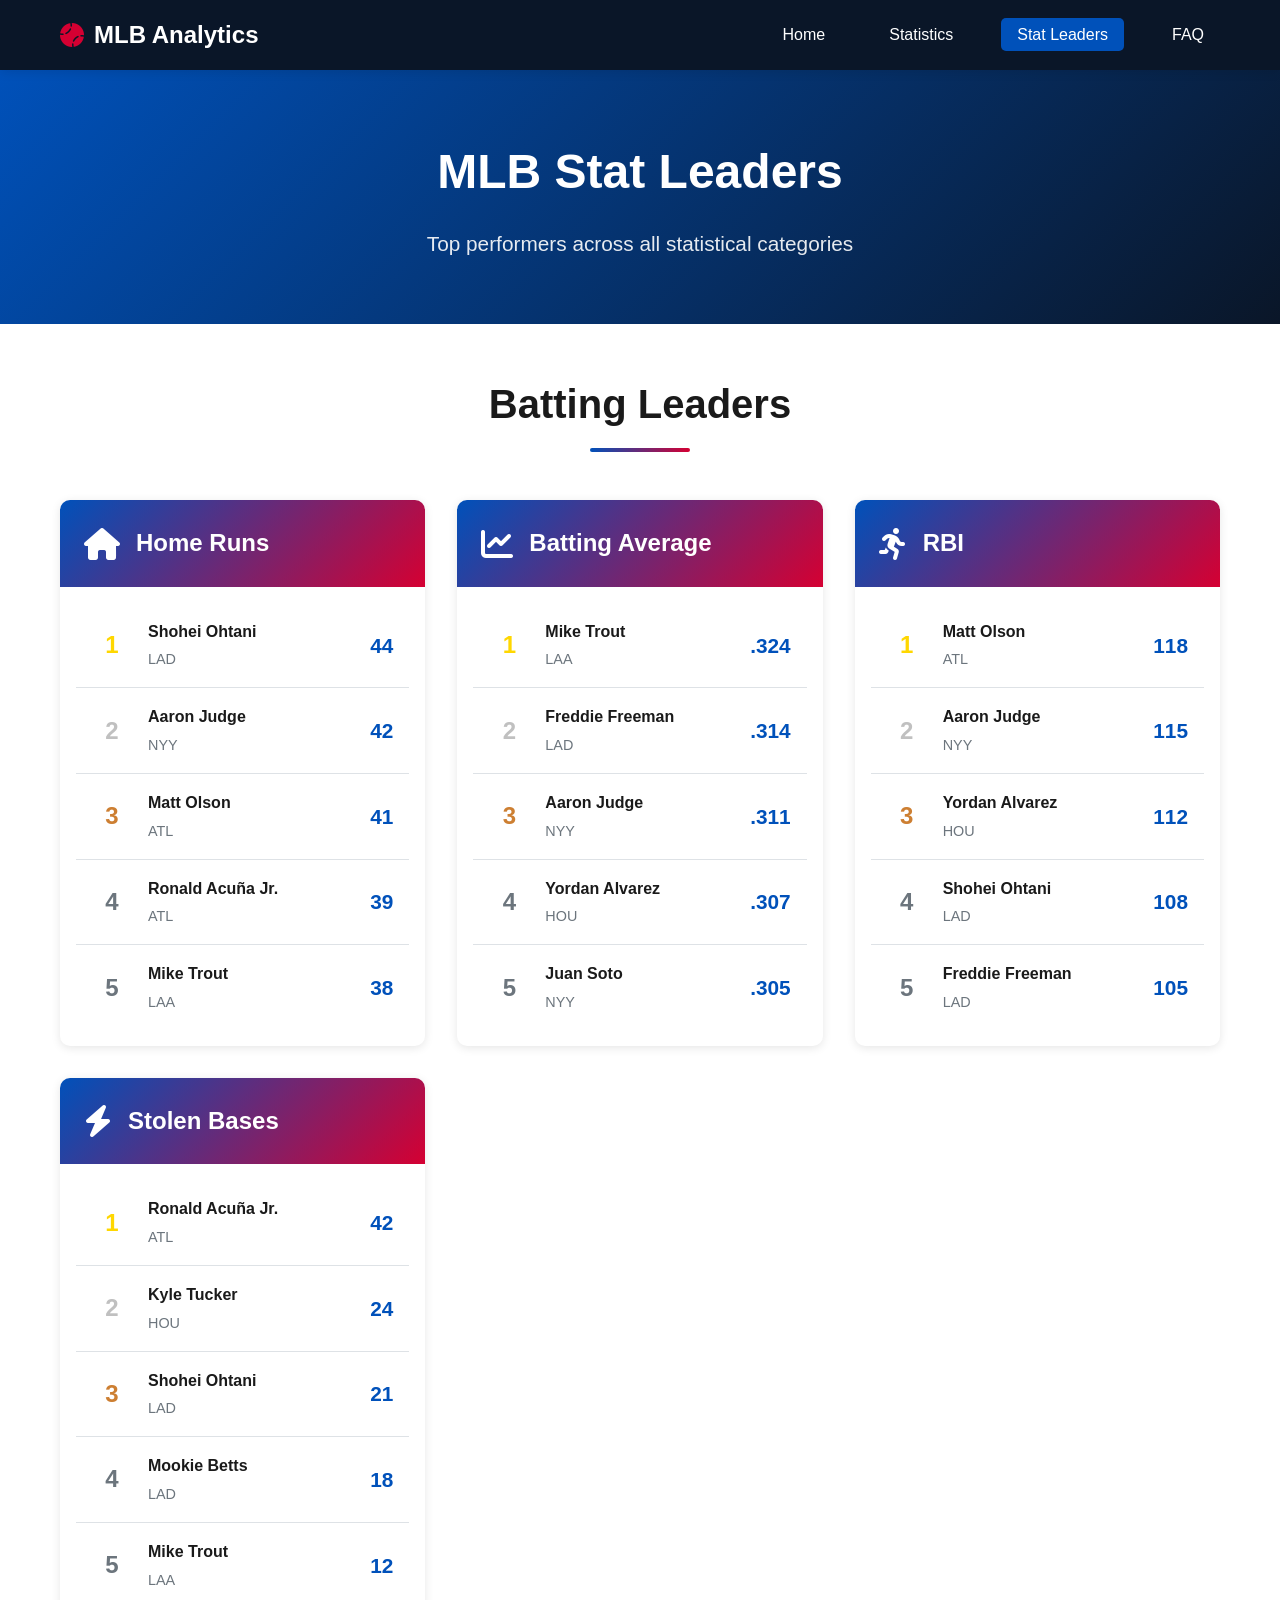
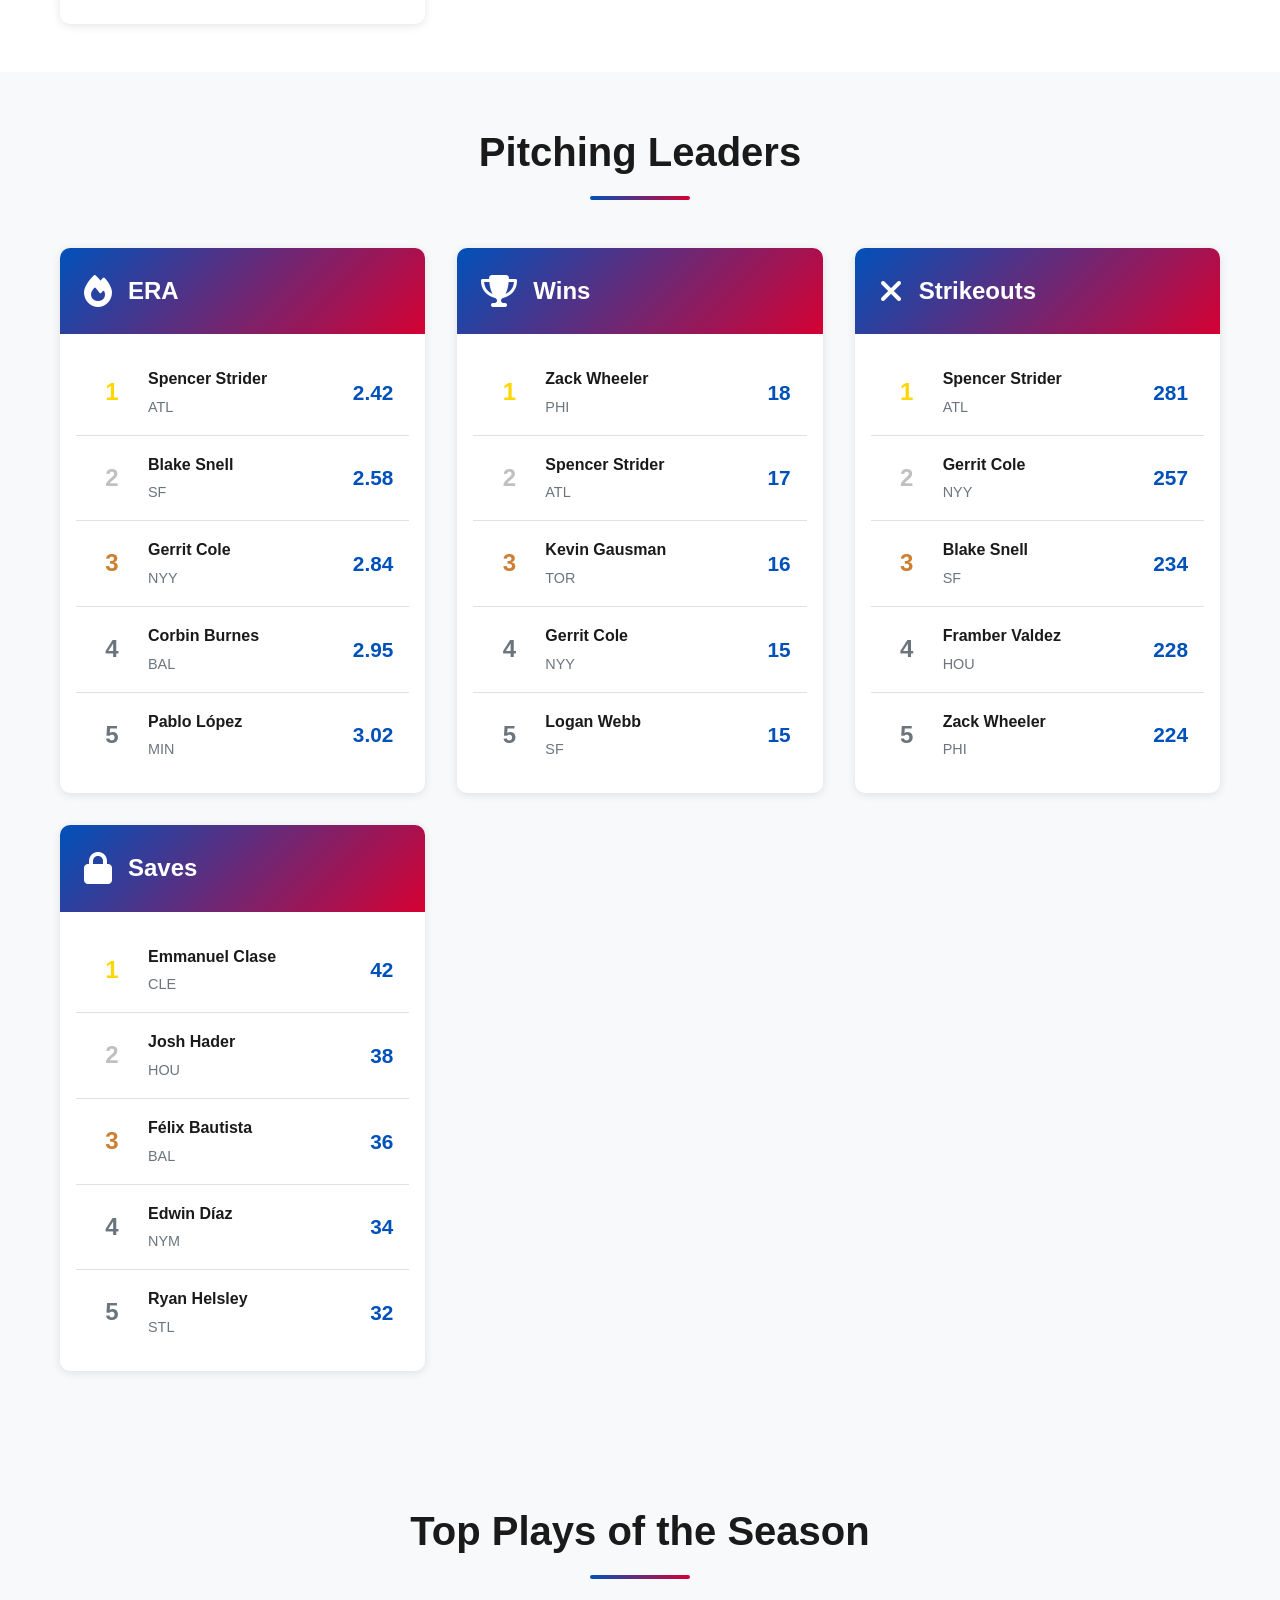
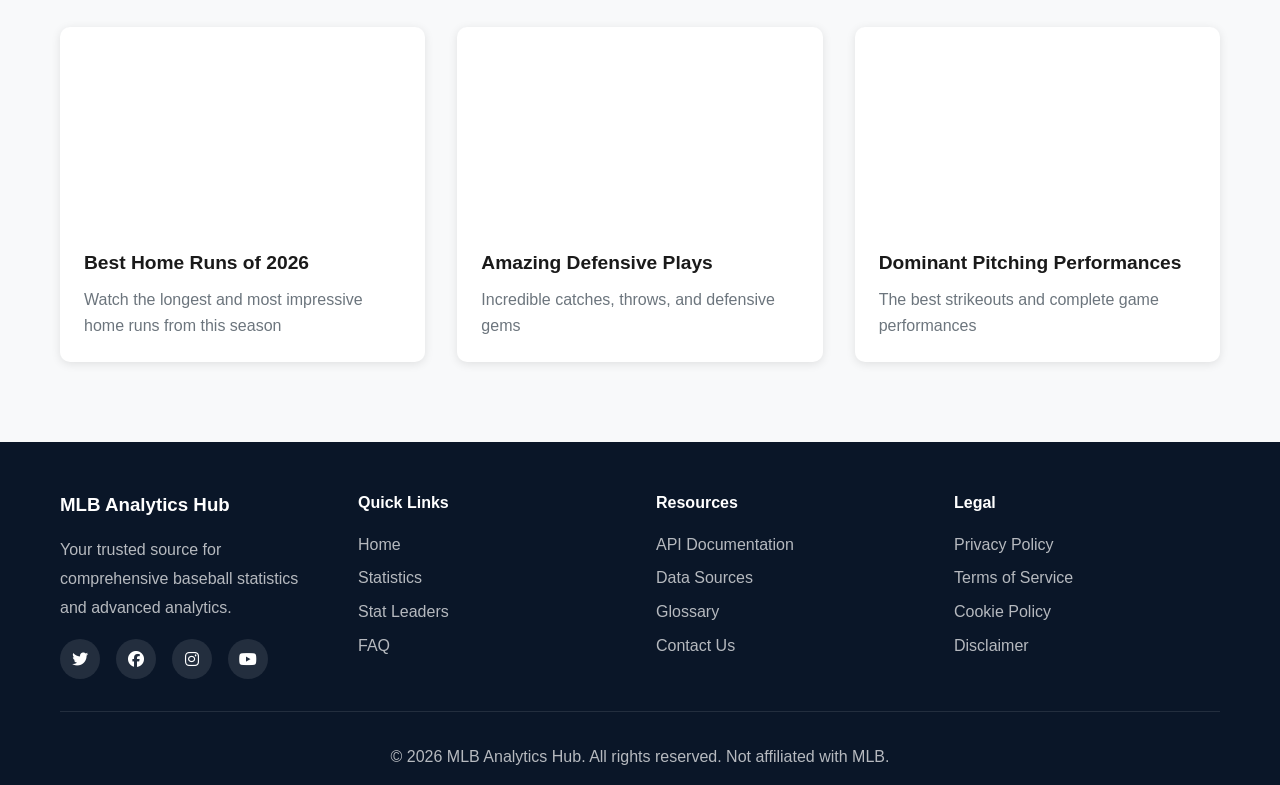
==== leaders.html @ fd5a33fc "Initial commit: MLB Stats & Analytics Hub - Add 4 fully functional HTML pages (home, stats, leaders," ====
<!DOCTYPE html>
<html lang="en">
<head>
    <meta charset="UTF-8">
    <meta name="viewport" content="width=device-width, initial-scale=1.0">
    <title>Stat Leaders - MLB Analytics Hub</title>
    <link rel="stylesheet" href="styles.css">
    <link rel="stylesheet" href="https://cdnjs.cloudflare.com/ajax/libs/font-awesome/6.4.0/css/all.min.css">
</head>
<body>
    <!-- Navigation -->
    <nav class="navbar">
        <div class="container">
            <div class="nav-brand">
                <i class="fas fa-baseball-ball"></i>
                <span>MLB Analytics</span>
            </div>
            <ul class="nav-menu" id="nav-menu">
                <li><a href="index.html">Home</a></li>
                <li><a href="stats.html">Statistics</a></li>
                <li><a href="leaders.html" class="active">Stat Leaders</a></li>
                <li><a href="faq.html">FAQ</a></li>
            </ul>
            <div class="hamburger" id="hamburger">
                <span></span>
                <span></span>
                <span></span>
            </div>
        </div>
    </nav>

    <!-- Page Header -->
    <section class="page-header">
        <div class="container">
            <h1>MLB Stat Leaders</h1>
            <p>Top performers across all statistical categories</p>
        </div>
    </section>

    <!-- Batting Leaders -->
    <section class="leaders-section">
        <div class="container">
            <h2 class="section-title">Batting Leaders</h2>
            <div class="leaders-grid">
                <!-- Home Runs -->
                <div class="leader-card">
                    <div class="leader-header">
                        <i class="fas fa-home"></i>
                        <h3>Home Runs</h3>
                    </div>
                    <div class="leader-list">
                        <div class="leader-item gold">
                            <span class="rank">1</span>
                            <div class="leader-info">
                                <span class="player-name">Shohei Ohtani</span>
                                <span class="team">LAD</span>
                            </div>
                            <span class="stat-value">44</span>
                        </div>
                        <div class="leader-item silver">
                            <span class="rank">2</span>
                            <div class="leader-info">
                                <span class="player-name">Aaron Judge</span>
                                <span class="team">NYY</span>
                            </div>
                            <span class="stat-value">42</span>
                        </div>
                        <div class="leader-item bronze">
                            <span class="rank">3</span>
                            <div class="leader-info">
                                <span class="player-name">Matt Olson</span>
                                <span class="team">ATL</span>
                            </div>
                            <span class="stat-value">41</span>
                        </div>

                        <div class="leader-item">
                            <span class="rank">4</span>
                            <div class="leader-info">
                                <span class="player-name">Ronald Acuña Jr.</span>
                                <span class="team">ATL</span>
                            </div>
                            <span class="stat-value">39</span>
                        </div>
                        <div class="leader-item">
                            <span class="rank">5</span>
                            <div class="leader-info">
                                <span class="player-name">Mike Trout</span>
                                <span class="team">LAA</span>
                            </div>
                            <span class="stat-value">38</span>
                        </div>
                    </div>
                </div>

                <!-- Batting Average -->
                <div class="leader-card">
                    <div class="leader-header">
                        <i class="fas fa-chart-line"></i>
                        <h3>Batting Average</h3>
                    </div>
                    <div class="leader-list">
                        <div class="leader-item gold">
                            <span class="rank">1</span>
                            <div class="leader-info">
                                <span class="player-name">Mike Trout</span>
                                <span class="team">LAA</span>
                            </div>
                            <span class="stat-value">.324</span>
                        </div>
                        <div class="leader-item silver">
                            <span class="rank">2</span>
                            <div class="leader-info">
                                <span class="player-name">Freddie Freeman</span>
                                <span class="team">LAD</span>
                            </div>
                            <span class="stat-value">.314</span>
                        </div>

                        <div class="leader-item bronze">
                            <span class="rank">3</span>
                            <div class="leader-info">
                                <span class="player-name">Aaron Judge</span>
                                <span class="team">NYY</span>
                            </div>
                            <span class="stat-value">.311</span>
                        </div>
                        <div class="leader-item">
                            <span class="rank">4</span>
                            <div class="leader-info">
                                <span class="player-name">Yordan Alvarez</span>
                                <span class="team">HOU</span>
                            </div>
                            <span class="stat-value">.307</span>
                        </div>
                        <div class="leader-item">
                            <span class="rank">5</span>
                            <div class="leader-info">
                                <span class="player-name">Juan Soto</span>
                                <span class="team">NYY</span>
                            </div>
                            <span class="stat-value">.305</span>
                        </div>
                    </div>
                </div>

                <!-- RBI -->
                <div class="leader-card">
                    <div class="leader-header">
                        <i class="fas fa-running"></i>
                        <h3>RBI</h3>
                    </div>
                    <div class="leader-list">
                        <div class="leader-item gold">
                            <span class="rank">1</span>
                            <div class="leader-info">
                                <span class="player-name">Matt Olson</span>
                                <span class="team">ATL</span>
                            </div>
                            <span class="stat-value">118</span>
                        </div>

                        <div class="leader-item silver">
                            <span class="rank">2</span>
                            <div class="leader-info">
                                <span class="player-name">Aaron Judge</span>
                                <span class="team">NYY</span>
                            </div>
                            <span class="stat-value">115</span>
                        </div>
                        <div class="leader-item bronze">
                            <span class="rank">3</span>
                            <div class="leader-info">
                                <span class="player-name">Yordan Alvarez</span>
                                <span class="team">HOU</span>
                            </div>
                            <span class="stat-value">112</span>
                        </div>
                        <div class="leader-item">
                            <span class="rank">4</span>
                            <div class="leader-info">
                                <span class="player-name">Shohei Ohtani</span>
                                <span class="team">LAD</span>
                            </div>
                            <span class="stat-value">108</span>
                        </div>
                        <div class="leader-item">
                            <span class="rank">5</span>
                            <div class="leader-info">
                                <span class="player-name">Freddie Freeman</span>
                                <span class="team">LAD</span>
                            </div>
                            <span class="stat-value">105</span>
                        </div>
                    </div>
                </div>

                <!-- Stolen Bases -->
                <div class="leader-card">
                    <div class="leader-header">
                        <i class="fas fa-bolt"></i>
                        <h3>Stolen Bases</h3>
                    </div>

                    <div class="leader-list">
                        <div class="leader-item gold">
                            <span class="rank">1</span>
                            <div class="leader-info">
                                <span class="player-name">Ronald Acuña Jr.</span>
                                <span class="team">ATL</span>
                            </div>
                            <span class="stat-value">42</span>
                        </div>
                        <div class="leader-item silver">
                            <span class="rank">2</span>
                            <div class="leader-info">
                                <span class="player-name">Kyle Tucker</span>
                                <span class="team">HOU</span>
                            </div>
                            <span class="stat-value">24</span>
                        </div>
                        <div class="leader-item bronze">
                            <span class="rank">3</span>
                            <div class="leader-info">
                                <span class="player-name">Shohei Ohtani</span>
                                <span class="team">LAD</span>
                            </div>
                            <span class="stat-value">21</span>
                        </div>
                        <div class="leader-item">
                            <span class="rank">4</span>
                            <div class="leader-info">
                                <span class="player-name">Mookie Betts</span>
                                <span class="team">LAD</span>
                            </div>
                            <span class="stat-value">18</span>
                        </div>
                        <div class="leader-item">
                            <span class="rank">5</span>
                            <div class="leader-info">
                                <span class="player-name">Mike Trout</span>
                                <span class="team">LAA</span>
                            </div>
                            <span class="stat-value">12</span>
                        </div>
                    </div>
                </div>
            </div>
        </div>
    </section>

    <!-- Pitching Leaders -->
    <section class="leaders-section alt-bg">
        <div class="container">
            <h2 class="section-title">Pitching Leaders</h2>
            <div class="leaders-grid">
                <!-- ERA -->
                <div class="leader-card">
                    <div class="leader-header">
                        <i class="fas fa-fire"></i>
                        <h3>ERA</h3>
                    </div>
                    <div class="leader-list">
                        <div class="leader-item gold">
                            <span class="rank">1</span>
                            <div class="leader-info">
                                <span class="player-name">Spencer Strider</span>
                                <span class="team">ATL</span>
                            </div>
                            <span class="stat-value">2.42</span>
                        </div>
                        <div class="leader-item silver">
                            <span class="rank">2</span>
                            <div class="leader-info">
                                <span class="player-name">Blake Snell</span>
                                <span class="team">SF</span>
                            </div>
                            <span class="stat-value">2.58</span>
                        </div>
                        <div class="leader-item bronze">
                            <span class="rank">3</span>
                            <div class="leader-info">
                                <span class="player-name">Gerrit Cole</span>
                                <span class="team">NYY</span>
                            </div>
                            <span class="stat-value">2.84</span>
                        </div>
                        <div class="leader-item">
                            <span class="rank">4</span>
                            <div class="leader-info">
                                <span class="player-name">Corbin Burnes</span>
                                <span class="team">BAL</span>
                            </div>
                            <span class="stat-value">2.95</span>
                        </div>

                        <div class="leader-item">
                            <span class="rank">5</span>
                            <div class="leader-info">
                                <span class="player-name">Pablo López</span>
                                <span class="team">MIN</span>
                            </div>
                            <span class="stat-value">3.02</span>
                        </div>
                    </div>
                </div>

                <!-- Wins -->
                <div class="leader-card">
                    <div class="leader-header">
                        <i class="fas fa-trophy"></i>
                        <h3>Wins</h3>
                    </div>
                    <div class="leader-list">
                        <div class="leader-item gold">
                            <span class="rank">1</span>
                            <div class="leader-info">
                                <span class="player-name">Zack Wheeler</span>
                                <span class="team">PHI</span>
                            </div>
                            <span class="stat-value">18</span>
                        </div>
                        <div class="leader-item silver">
                            <span class="rank">2</span>
                            <div class="leader-info">
                                <span class="player-name">Spencer Strider</span>
                                <span class="team">ATL</span>
                            </div>
                            <span class="stat-value">17</span>
                        </div>
                        <div class="leader-item bronze">
                            <span class="rank">3</span>
                            <div class="leader-info">
                                <span class="player-name">Kevin Gausman</span>
                                <span class="team">TOR</span>
                            </div>
                            <span class="stat-value">16</span>
                        </div>

                        <div class="leader-item">
                            <span class="rank">4</span>
                            <div class="leader-info">
                                <span class="player-name">Gerrit Cole</span>
                                <span class="team">NYY</span>
                            </div>
                            <span class="stat-value">15</span>
                        </div>
                        <div class="leader-item">
                            <span class="rank">5</span>
                            <div class="leader-info">
                                <span class="player-name">Logan Webb</span>
                                <span class="team">SF</span>
                            </div>
                            <span class="stat-value">15</span>
                        </div>
                    </div>
                </div>

                <!-- Strikeouts -->
                <div class="leader-card">
                    <div class="leader-header">
                        <i class="fas fa-times"></i>
                        <h3>Strikeouts</h3>
                    </div>
                    <div class="leader-list">
                        <div class="leader-item gold">
                            <span class="rank">1</span>
                            <div class="leader-info">
                                <span class="player-name">Spencer Strider</span>
                                <span class="team">ATL</span>
                            </div>
                            <span class="stat-value">281</span>
                        </div>
                        <div class="leader-item silver">
                            <span class="rank">2</span>
                            <div class="leader-info">
                                <span class="player-name">Gerrit Cole</span>
                                <span class="team">NYY</span>
                            </div>
                            <span class="stat-value">257</span>
                        </div>

                        <div class="leader-item bronze">
                            <span class="rank">3</span>
                            <div class="leader-info">
                                <span class="player-name">Blake Snell</span>
                                <span class="team">SF</span>
                            </div>
                            <span class="stat-value">234</span>
                        </div>
                        <div class="leader-item">
                            <span class="rank">4</span>
                            <div class="leader-info">
                                <span class="player-name">Framber Valdez</span>
                                <span class="team">HOU</span>
                            </div>
                            <span class="stat-value">228</span>
                        </div>
                        <div class="leader-item">
                            <span class="rank">5</span>
                            <div class="leader-info">
                                <span class="player-name">Zack Wheeler</span>
                                <span class="team">PHI</span>
                            </div>
                            <span class="stat-value">224</span>
                        </div>
                    </div>
                </div>

                <!-- Saves -->
                <div class="leader-card">
                    <div class="leader-header">
                        <i class="fas fa-lock"></i>
                        <h3>Saves</h3>
                    </div>
                    <div class="leader-list">
                        <div class="leader-item gold">
                            <span class="rank">1</span>
                            <div class="leader-info">
                                <span class="player-name">Emmanuel Clase</span>
                                <span class="team">CLE</span>
                            </div>
                            <span class="stat-value">42</span>
                        </div>

                        <div class="leader-item silver">
                            <span class="rank">2</span>
                            <div class="leader-info">
                                <span class="player-name">Josh Hader</span>
                                <span class="team">HOU</span>
                            </div>
                            <span class="stat-value">38</span>
                        </div>
                        <div class="leader-item bronze">
                            <span class="rank">3</span>
                            <div class="leader-info">
                                <span class="player-name">Félix Bautista</span>
                                <span class="team">BAL</span>
                            </div>
                            <span class="stat-value">36</span>
                        </div>
                        <div class="leader-item">
                            <span class="rank">4</span>
                            <div class="leader-info">
                                <span class="player-name">Edwin Díaz</span>
                                <span class="team">NYM</span>
                            </div>
                            <span class="stat-value">34</span>
                        </div>
                        <div class="leader-item">
                            <span class="rank">5</span>
                            <div class="leader-info">
                                <span class="player-name">Ryan Helsley</span>
                                <span class="team">STL</span>
                            </div>
                            <span class="stat-value">32</span>
                        </div>
                    </div>
                </div>
            </div>
        </div>
    </section>

    <!-- Video Highlights -->
    <section class="highlights-section">
        <div class="container">
            <h2 class="section-title">Top Plays of the Season</h2>
            <div class="video-grid">
                <div class="video-card">
                    <div class="video-thumbnail">
                        <iframe width="100%" height="250" src="https://www.youtube.com/embed/vGfJhSE7d24" 
                        title="Top Plays" frameborder="0" allowfullscreen></iframe>
                    </div>
                    <h3>Best Home Runs of 2026</h3>
                    <p>Watch the longest and most impressive home runs from this season</p>
                </div>

                <div class="video-card">
                    <div class="video-thumbnail">
                        <iframe width="100%" height="250" src="https://www.youtube.com/embed/K6K7Lqdy8X8" 
                        title="Defensive Plays" frameborder="0" allowfullscreen></iframe>
                    </div>
                    <h3>Amazing Defensive Plays</h3>
                    <p>Incredible catches, throws, and defensive gems</p>
                </div>
                <div class="video-card">
                    <div class="video-thumbnail">
                        <iframe width="100%" height="250" src="https://www.youtube.com/embed/pI8l87uyDXM" 
                        title="Strikeouts" frameborder="0" allowfullscreen></iframe>
                    </div>
                    <h3>Dominant Pitching Performances</h3>
                    <p>The best strikeouts and complete game performances</p>
                </div>
            </div>
        </div>
    </section>

    <!-- Footer -->
    <footer class="footer">
        <div class="container">
            <div class="footer-grid">
                <div class="footer-col">
                    <h3>MLB Analytics Hub</h3>
                    <p>Your trusted source for comprehensive baseball statistics and advanced analytics.</p>
                    <div class="social-links">
                        <a href="#"><i class="fab fa-twitter"></i></a>
                        <a href="#"><i class="fab fa-facebook"></i></a>
                        <a href="#"><i class="fab fa-instagram"></i></a>
                        <a href="#"><i class="fab fa-youtube"></i></a>
                    </div>
                </div>
                <div class="footer-col">
                    <h4>Quick Links</h4>
                    <ul>
                        <li><a href="index.html">Home</a></li>
                        <li><a href="stats.html">Statistics</a></li>
                        <li><a href="leaders.html">Stat Leaders</a></li>
                        <li><a href="faq.html">FAQ</a></li>
                    </ul>
                </div>

                <div class="footer-col">
                    <h4>Resources</h4>
                    <ul>
                        <li><a href="#">API Documentation</a></li>
                        <li><a href="#">Data Sources</a></li>
                        <li><a href="#">Glossary</a></li>
                        <li><a href="#">Contact Us</a></li>
                    </ul>
                </div>
                <div class="footer-col">
                    <h4>Legal</h4>
                    <ul>
                        <li><a href="#">Privacy Policy</a></li>
                        <li><a href="#">Terms of Service</a></li>
                        <li><a href="#">Cookie Policy</a></li>
                        <li><a href="#">Disclaimer</a></li>
                    </ul>
                </div>
            </div>
            <div class="footer-bottom">
                <p>&copy; 2026 MLB Analytics Hub. All rights reserved. Not affiliated with MLB.</p>
            </div>
        </div>
    </footer>

    <script src="script.js"></script>
</body>
</html>
---- styles.css ----
/* Reset and Base Styles */
* {
    margin: 0;
    padding: 0;
    box-sizing: border-box;
}

:root {
    --primary-color: #0051BA;
    --secondary-color: #D50032;
    --dark-bg: #0a1628;
    --light-bg: #f8f9fa;
    --text-dark: #1a1a1a;
    --text-light: #6c757d;
    --white: #ffffff;
    --border-color: #dee2e6;
    --shadow: 0 2px 10px rgba(0, 0, 0, 0.1);
    --shadow-lg: 0 10px 30px rgba(0, 0, 0, 0.15);
    --transition: all 0.3s ease;
}

body {
    font-family: 'Segoe UI', Tahoma, Geneva, Verdana, sans-serif;
    line-height: 1.6;
    color: var(--text-dark);
    background-color: var(--white);
}

.container {
    max-width: 1200px;
    margin: 0 auto;
    padding: 0 20px;
}

a {
    text-decoration: none;
    color: inherit;
}

ul {
    list-style: none;
}

img {
    max-width: 100%;
    height: auto;
    display: block;
}

/* Navigation */
.navbar {
    background-color: var(--dark-bg);
    padding: 1rem 0;
    position: sticky;
    top: 0;
    z-index: 1000;
    box-shadow: var(--shadow);
}

.navbar .container {
    display: flex;
    justify-content: space-between;
    align-items: center;
}

.nav-brand {
    display: flex;
    align-items: center;
    gap: 10px;
    color: var(--white);
    font-size: 1.5rem;
    font-weight: bold;
}

.nav-brand i {
    color: var(--secondary-color);
}

.nav-menu {
    display: flex;
    gap: 2rem;
}

.nav-menu a {
    color: var(--white);
    font-weight: 500;
    transition: var(--transition);
    padding: 0.5rem 1rem;
    border-radius: 5px;
}

.nav-menu a:hover,
.nav-menu a.active {
    background-color: var(--primary-color);
}

.hamburger {
    display: none;
    flex-direction: column;
    cursor: pointer;
    gap: 5px;
}

.hamburger span {
    width: 25px;
    height: 3px;
    background-color: var(--white);
    transition: var(--transition);
}

/* Hero Section */
.hero {
    position: relative;
    height: 90vh;
    background: linear-gradient(135deg, var(--primary-color) 0%, var(--dark-bg) 100%);
    background-image: url('https://images.unsplash.com/photo-1566577739112-5180d4bf9390?w=1600&q=80');
    background-size: cover;
    background-position: center;
    background-blend-mode: overlay;
    display: flex;
    align-items: center;
    justify-content: center;
    text-align: center;
    color: var(--white);
}

.hero-overlay {
    position: absolute;
    top: 0;
    left: 0;
    width: 100%;
    height: 100%;
    background: rgba(10, 22, 40, 0.7);
}

.hero-content {
    position: relative;
    z-index: 1;
    max-width: 800px;
    padding: 2rem;
    animation: fadeInUp 1s ease;
}

.hero-title {
    font-size: 3.5rem;
    margin-bottom: 1rem;
    font-weight: 700;
    text-shadow: 2px 2px 4px rgba(0, 0, 0, 0.5);
}

.hero-subtitle {
    font-size: 1.5rem;
    margin-bottom: 2rem;
    color: rgba(255, 255, 255, 0.9);
}

.hero-buttons {
    display: flex;
    gap: 1rem;
    justify-content: center;
    flex-wrap: wrap;
}

.scroll-indicator {
    position: absolute;
    bottom: 30px;
    left: 50%;
    transform: translateX(-50%);
    animation: bounce 2s infinite;
    font-size: 2rem;
    color: var(--white);
}

@keyframes fadeInUp {
    from {
        opacity: 0;
        transform: translateY(30px);
    }
    to {
        opacity: 1;
        transform: translateY(0);
    }
}

@keyframes bounce {
    0%, 20%, 50%, 80%, 100% {
        transform: translateX(-50%) translateY(0);
    }
    40% {
        transform: translateX(-50%) translateY(-10px);
    }
    60% {
        transform: translateX(-50%) translateY(-5px);
    }
}

/* Buttons */
.btn {
    display: inline-block;
    padding: 12px 30px;
    border-radius: 5px;
    font-weight: 600;
    transition: var(--transition);
    cursor: pointer;
    border: none;
    font-size: 1rem;
}

.btn-primary {
    background-color: var(--primary-color);
    color: var(--white);
}

.btn-primary:hover {
    background-color: #003d8f;
    transform: translateY(-2px);
    box-shadow: var(--shadow-lg);
}

.btn-secondary {
    background-color: var(--secondary-color);
    color: var(--white);
}

.btn-secondary:hover {
    background-color: #b00029;
    transform: translateY(-2px);
    box-shadow: var(--shadow-lg);
}

/* Section Styles */
.section-title {
    font-size: 2.5rem;
    text-align: center;
    margin-bottom: 3rem;
    color: var(--text-dark);
    position: relative;
    padding-bottom: 1rem;
}

.section-title::after {
    content: '';
    position: absolute;
    bottom: 0;
    left: 50%;
    transform: translateX(-50%);
    width: 100px;
    height: 4px;
    background: linear-gradient(90deg, var(--primary-color), var(--secondary-color));
    border-radius: 2px;
}

section {
    padding: 5rem 0;
}

.text-center {
    text-align: center;
}

/* Video Section */
.video-section {
    background-color: var(--light-bg);
}

.video-container {
    max-width: 900px;
    margin: 0 auto;
}

.video-wrapper {
    position: relative;
    padding-bottom: 56.25%;
    height: 0;
    overflow: hidden;
    border-radius: 10px;
    box-shadow: var(--shadow-lg);
}

.video-wrapper iframe {
    position: absolute;
    top: 0;
    left: 0;
    width: 100%;
    height: 100%;
}

.video-caption {
    text-align: center;
    margin-top: 1rem;
    color: var(--text-light);
    font-style: italic;
}

/* About Section */
.about-grid {
    display: grid;
    grid-template-columns: 1fr 1fr;
    gap: 3rem;
    align-items: center;
}

.about-text h2 {
    font-size: 2.5rem;
    margin-bottom: 1.5rem;
    color: var(--primary-color);
}

.about-text p {
    margin-bottom: 1rem;
    color: var(--text-light);
    line-height: 1.8;
    font-size: 1.1rem;
}

.stats-quick {
    display: grid;
    grid-template-columns: repeat(3, 1fr);
    gap: 1.5rem;
    margin-top: 2rem;
}

.stat-box {
    background: linear-gradient(135deg, var(--primary-color), var(--secondary-color));
    padding: 1.5rem;
    border-radius: 10px;
    text-align: center;
    color: var(--white);
    transition: var(--transition);
}

.stat-box:hover {
    transform: translateY(-5px);
    box-shadow: var(--shadow-lg);
}

.stat-box h3 {
    font-size: 2.5rem;
    margin-bottom: 0.5rem;
}

.stat-box p {
    font-size: 0.9rem;
    color: rgba(255, 255, 255, 0.9);
}

.about-image img {
    border-radius: 10px;
    box-shadow: var(--shadow-lg);
    width: 100%;
    height: 400px;
    object-fit: cover;
}

/* Features Section */
.features-section {
    background-color: var(--light-bg);
}

.features-grid {
    display: grid;
    grid-template-columns: repeat(auto-fit, minmax(300px, 1fr));
    gap: 2rem;
}

.feature-card {
    background: var(--white);
    padding: 2rem;
    border-radius: 10px;
    text-align: center;
    transition: var(--transition);
    box-shadow: var(--shadow);
}

.feature-card:hover {
    transform: translateY(-10px);
    box-shadow: var(--shadow-lg);
}

.feature-card i {
    font-size: 3rem;
    color: var(--primary-color);
    margin-bottom: 1rem;
}

.feature-card h3 {
    font-size: 1.5rem;
    margin-bottom: 1rem;
    color: var(--text-dark);
}

.feature-card p {
    color: var(--text-light);
    line-height: 1.8;
}

/* Gallery Section */
.gallery-grid {
    display: grid;
    grid-template-columns: repeat(auto-fit, minmax(280px, 1fr));
    gap: 1.5rem;
}

.gallery-item {
    position: relative;
    overflow: hidden;
    border-radius: 10px;
    height: 300px;
    cursor: pointer;
}

.gallery-item img {
    width: 100%;
    height: 100%;
    object-fit: cover;
    transition: var(--transition);
}

.gallery-item:hover img {
    transform: scale(1.1);
}

.gallery-overlay {
    position: absolute;
    bottom: 0;
    left: 0;
    right: 0;
    background: linear-gradient(to top, rgba(0, 0, 0, 0.8), transparent);
    padding: 2rem 1rem 1rem;
    transform: translateY(100%);
    transition: var(--transition);
}

.gallery-item:hover .gallery-overlay {
    transform: translateY(0);
}

.gallery-overlay h3 {
    color: var(--white);
    font-size: 1.2rem;
}

/* Stats Preview */
.stats-preview {
    background-color: var(--light-bg);
}

.stats-cards {
    display: grid;
    grid-template-columns: repeat(auto-fit, minmax(300px, 1fr));
    gap: 2rem;
    margin-bottom: 3rem;
}

.stat-card {
    background: var(--white);
    border-radius: 10px;
    overflow: hidden;
    box-shadow: var(--shadow);
    transition: var(--transition);
}

.stat-card:hover {
    transform: translateY(-5px);
    box-shadow: var(--shadow-lg);
}

.stat-card-header {
    display: flex;
    align-items: center;
    gap: 1rem;
    padding: 1.5rem;
    background: linear-gradient(135deg, var(--primary-color), var(--secondary-color));
    color: var(--white);
}

.stat-card-header img {
    width: 60px;
    height: 60px;
    border-radius: 50%;
    border: 3px solid var(--white);
}

.stat-card-header h3 {
    font-size: 1.3rem;
}

.stat-card-header p {
    font-size: 0.9rem;
    opacity: 0.9;
}

.stat-card-body {
    padding: 1.5rem;
    display: flex;
    justify-content: space-around;
}

.stat-item {
    text-align: center;
}

.stat-label {
    display: block;
    color: var(--text-light);
    font-size: 0.9rem;
    margin-bottom: 0.5rem;
}

.stat-value {
    display: block;
    font-size: 1.5rem;
    font-weight: bold;
    color: var(--primary-color);
}

/* Newsletter Section */
.newsletter-section {
    background: linear-gradient(135deg, var(--primary-color), var(--secondary-color));
    color: var(--white);
    text-align: center;
}

.newsletter-content h2 {
    font-size: 2.5rem;
    margin-bottom: 1rem;
}

.newsletter-content p {
    font-size: 1.2rem;
    margin-bottom: 2rem;
    opacity: 0.9;
}

.newsletter-form {
    display: flex;
    max-width: 600px;
    margin: 0 auto;
    gap: 1rem;
}

.newsletter-form input {
    flex: 1;
    padding: 15px 20px;
    border: none;
    border-radius: 5px;
    font-size: 1rem;
}

.newsletter-form button {
    background-color: var(--dark-bg);
}

.newsletter-form button:hover {
    background-color: #152238;
}

/* Footer */
.footer {
    background-color: var(--dark-bg);
    color: var(--white);
    padding: 3rem 0 1rem;
}

.footer-grid {
    display: grid;
    grid-template-columns: repeat(auto-fit, minmax(250px, 1fr));
    gap: 2rem;
    margin-bottom: 2rem;
}

.footer-col h3,
.footer-col h4 {
    margin-bottom: 1rem;
    color: var(--white);
}

.footer-col p {
    color: rgba(255, 255, 255, 0.7);
    line-height: 1.8;
}

.footer-col ul li {
    margin-bottom: 0.5rem;
}

.footer-col ul li a {
    color: rgba(255, 255, 255, 0.7);
    transition: var(--transition);
}

.footer-col ul li a:hover {
    color: var(--primary-color);
    padding-left: 5px;
}

.social-links {
    display: flex;
    gap: 1rem;
    margin-top: 1rem;
}

.social-links a {
    width: 40px;
    height: 40px;
    background-color: rgba(255, 255, 255, 0.1);
    display: flex;
    align-items: center;
    justify-content: center;
    border-radius: 50%;
    transition: var(--transition);
}

.social-links a:hover {
    background-color: var(--primary-color);
    transform: translateY(-3px);
}

.footer-bottom {
    text-align: center;
    padding-top: 2rem;
    border-top: 1px solid rgba(255, 255, 255, 0.1);
    color: rgba(255, 255, 255, 0.7);
}

/* Page Header */
.page-header {
    background: linear-gradient(135deg, var(--primary-color), var(--dark-bg));
    color: var(--white);
    padding: 4rem 0;
    text-align: center;
}

.page-header h1 {
    font-size: 3rem;
    margin-bottom: 1rem;
}

.page-header p {
    font-size: 1.3rem;
    opacity: 0.9;
}

/* Filter Section */
.filter-section {
    background-color: var(--light-bg);
    padding: 2rem 0;
}

.filter-controls {
    display: flex;
    gap: 1.5rem;
    align-items: center;
    flex-wrap: wrap;
}

.filter-group {
    display: flex;
    flex-direction: column;
    gap: 0.5rem;
}

.filter-group label {
    font-weight: 600;
    color: var(--text-dark);
}

.filter-group select {
    padding: 10px 15px;
    border: 1px solid var(--border-color);
    border-radius: 5px;
    font-size: 1rem;
    min-width: 150px;
    cursor: pointer;
}

/* Search Bar */
.search-bar {
    position: relative;
    max-width: 500px;
    margin-bottom: 2rem;
}

.search-bar input {
    width: 100%;
    padding: 12px 45px 12px 15px;
    border: 2px solid var(--border-color);
    border-radius: 5px;
    font-size: 1rem;
    transition: var(--transition);
}

.search-bar input:focus {
    outline: none;
    border-color: var(--primary-color);
}

.search-bar i {
    position: absolute;
    right: 15px;
    top: 50%;
    transform: translateY(-50%);
    color: var(--text-light);
}

/* Statistics Tables */
.stats-tables {
    padding: 3rem 0;
}

.table-responsive {
    overflow-x: auto;
    box-shadow: var(--shadow);
    border-radius: 10px;
}

.stats-table {
    width: 100%;
    border-collapse: collapse;
    background: var(--white);
}

.stats-table thead {
    background: linear-gradient(135deg, var(--primary-color), var(--secondary-color));
    color: var(--white);
}

.stats-table th,
.stats-table td {
    padding: 1rem;
    text-align: left;
    border-bottom: 1px solid var(--border-color);
}

.stats-table th {
    font-weight: 600;
    white-space: nowrap;
}

.stats-table tbody tr {
    transition: var(--transition);
}

.stats-table tbody tr:hover {
    background-color: var(--light-bg);
}

.stats-table tbody tr:last-child td {
    border-bottom: none;
}

/* Charts Section */
.charts-section {
    background-color: var(--light-bg);
}

.charts-grid {
    display: grid;
    grid-template-columns: repeat(auto-fit, minmax(450px, 1fr));
    gap: 2rem;
}

.chart-container {
    background: var(--white);
    padding: 2rem;
    border-radius: 10px;
    box-shadow: var(--shadow);
}

.chart-container h3 {
    text-align: center;
    margin-bottom: 1.5rem;
    color: var(--primary-color);
}

/* Advanced Stats */
.advanced-stats {
    padding: 3rem 0;
}

.info-box {
    background-color: #e7f3ff;
    border-left: 4px solid var(--primary-color);
    padding: 1rem 1.5rem;
    margin-bottom: 2rem;
    border-radius: 5px;
    display: flex;
    align-items: center;
    gap: 1rem;
}

.info-box i {
    font-size: 1.5rem;
    color: var(--primary-color);
}

.info-box a {
    color: var(--primary-color);
    font-weight: 600;
}

.advanced-stats-grid {
    display: grid;
    grid-template-columns: repeat(auto-fit, minmax(280px, 1fr));
    gap: 2rem;
}

.advanced-stat-card {
    background: var(--white);
    padding: 2rem;
    border-radius: 10px;
    box-shadow: var(--shadow);
    transition: var(--transition);
}

.advanced-stat-card:hover {
    transform: translateY(-5px);
    box-shadow: var(--shadow-lg);
}

.advanced-stat-card h3 {
    color: var(--primary-color);
    margin-bottom: 1rem;
    font-size: 1.3rem;
}

.advanced-stat-card p {
    color: var(--text-light);
    margin-bottom: 1.5rem;
    line-height: 1.6;
}

.stat-leaders-mini {
    display: flex;
    flex-direction: column;
    gap: 0.75rem;
}

.stat-leader-item {
    display: flex;
    align-items: center;
    justify-content: space-between;
    padding: 0.75rem;
    background-color: var(--light-bg);
    border-radius: 5px;
}

.stat-leader-item .rank {
    font-weight: bold;
    color: var(--primary-color);
    min-width: 30px;
}

.stat-leader-item .name {
    flex: 1;
    font-weight: 500;
}

.stat-leader-item .value {
    font-weight: bold;
    color: var(--secondary-color);
}

/* Leaders Section */
.leaders-section {
    padding: 3rem 0;
}

.leaders-section.alt-bg {
    background-color: var(--light-bg);
}

.leaders-grid {
    display: grid;
    grid-template-columns: repeat(auto-fit, minmax(300px, 1fr));
    gap: 2rem;
}

.leader-card {
    background: var(--white);
    border-radius: 10px;
    overflow: hidden;
    box-shadow: var(--shadow);
    transition: var(--transition);
}

.leader-card:hover {
    transform: translateY(-5px);
    box-shadow: var(--shadow-lg);
}

.leader-header {
    background: linear-gradient(135deg, var(--primary-color), var(--secondary-color));
    color: var(--white);
    padding: 1.5rem;
    display: flex;
    align-items: center;
    gap: 1rem;
}

.leader-header i {
    font-size: 2rem;
}

.leader-header h3 {
    font-size: 1.5rem;
}

.leader-list {
    padding: 1rem;
}

.leader-item {
    display: flex;
    align-items: center;
    gap: 1rem;
    padding: 1rem;
    border-bottom: 1px solid var(--border-color);
    transition: var(--transition);
}

.leader-item:last-child {
    border-bottom: none;
}

.leader-item:hover {
    background-color: var(--light-bg);
}

.leader-item .rank {
    font-size: 1.5rem;
    font-weight: bold;
    min-width: 40px;
    text-align: center;
    color: var(--text-light);
}

.leader-item.gold .rank {
    color: #FFD700;
}

.leader-item.silver .rank {
    color: #C0C0C0;
}

.leader-item.bronze .rank {
    color: #CD7F32;
}

.leader-info {
    flex: 1;
}

.player-name {
    display: block;
    font-weight: 600;
    color: var(--text-dark);
    margin-bottom: 0.25rem;
}

.team {
    display: block;
    font-size: 0.9rem;
    color: var(--text-light);
}

.stat-value {
    font-size: 1.3rem;
    font-weight: bold;
    color: var(--primary-color);
}

/* Highlights Section */
.highlights-section {
    background-color: var(--light-bg);
}

.video-grid {
    display: grid;
    grid-template-columns: repeat(auto-fit, minmax(320px, 1fr));
    gap: 2rem;
}

.video-card {
    background: var(--white);
    border-radius: 10px;
    overflow: hidden;
    box-shadow: var(--shadow);
    transition: var(--transition);
}

.video-card:hover {
    transform: translateY(-5px);
    box-shadow: var(--shadow-lg);
}

.video-thumbnail {
    position: relative;
    padding-bottom: 56.25%;
    height: 0;
    overflow: hidden;
}

.video-thumbnail iframe {
    position: absolute;
    top: 0;
    left: 0;
    width: 100%;
    height: 100%;
}

.video-card h3 {
    padding: 1rem 1.5rem 0.5rem;
    color: var(--text-dark);
    font-size: 1.2rem;
}

.video-card p {
    padding: 0 1.5rem 1.5rem;
    color: var(--text-light);
    line-height: 1.6;
}

/* FAQ Section */
.faq-section {
    padding: 3rem 0;
}

.faq-categories {
    display: flex;
    gap: 1rem;
    justify-content: center;
    flex-wrap: wrap;
    margin-bottom: 3rem;
}

.faq-category-btn {
    padding: 10px 25px;
    border: 2px solid var(--primary-color);
    background: transparent;
    color: var(--primary-color);
    border-radius: 25px;
    cursor: pointer;
    font-weight: 600;
    transition: var(--transition);
}

.faq-category-btn:hover,
.faq-category-btn.active {
    background-color: var(--primary-color);
    color: var(--white);
}

.faq-container {
    max-width: 900px;
    margin: 0 auto;
}

.faq-item {
    background: var(--white);
    margin-bottom: 1rem;
    border-radius: 10px;
    box-shadow: var(--shadow);
    overflow: hidden;
}

.faq-question {
    padding: 1.5rem;
    display: flex;
    justify-content: space-between;
    align-items: center;
    cursor: pointer;
    transition: var(--transition);
}

.faq-question:hover {
    background-color: var(--light-bg);
}

.faq-question h3 {
    font-size: 1.2rem;
    color: var(--text-dark);
}

.faq-question i {
    color: var(--primary-color);
    transition: var(--transition);
}

.faq-item.active .faq-question i {
    transform: rotate(180deg);
}

.faq-answer {
    max-height: 0;
    overflow: hidden;
    transition: max-height 0.3s ease;
}

.faq-item.active .faq-answer {
    max-height: 1000px;
}

.faq-answer p,
.faq-answer ul {
    padding: 0 1.5rem 1.5rem;
    color: var(--text-light);
    line-height: 1.8;
}

.faq-answer ul {
    padding-left: 3rem;
}

.faq-answer ul li {
    list-style: disc;
    margin-bottom: 0.5rem;
}

.faq-answer strong {
    color: var(--text-dark);
}

/* Contact Section */
.contact-section {
    background-color: var(--light-bg);
    text-align: center;
}

.contact-section p {
    font-size: 1.2rem;
    color: var(--text-light);
    margin-bottom: 3rem;
}

.contact-methods {
    display: grid;
    grid-template-columns: repeat(auto-fit, minmax(250px, 1fr));
    gap: 2rem;
    max-width: 900px;
    margin: 0 auto;
}

.contact-card {
    background: var(--white);
    padding: 2rem;
    border-radius: 10px;
    box-shadow: var(--shadow);
    transition: var(--transition);
}

.contact-card:hover {
    transform: translateY(-5px);
    box-shadow: var(--shadow-lg);
}

.contact-card i {
    font-size: 3rem;
    color: var(--primary-color);
    margin-bottom: 1rem;
}

.contact-card h3 {
    font-size: 1.5rem;
    margin-bottom: 0.5rem;
    color: var(--text-dark);
}

.contact-card p {
    color: var(--text-light);
    margin: 0;
}

/* Responsive Design */
@media (max-width: 768px) {
    .hamburger {
        display: flex;
    }

    .nav-menu {
        position: fixed;
        left: -100%;
        top: 70px;
        flex-direction: column;
        background-color: var(--dark-bg);
        width: 100%;
        text-align: center;
        transition: 0.3s;
        box-shadow: var(--shadow-lg);
        padding: 2rem 0;
    }

    .nav-menu.active {
        left: 0;
    }

    .hero-title {
        font-size: 2.5rem;
    }

    .hero-subtitle {
        font-size: 1.2rem;
    }

    .hero-buttons {
        flex-direction: column;
    }

    .about-grid {
        grid-template-columns: 1fr;
    }

    .stats-quick {
        grid-template-columns: 1fr;
    }

    .section-title {
        font-size: 2rem;
    }

    .page-header h1 {
        font-size: 2rem;
    }

    .filter-controls {
        flex-direction: column;
        align-items: stretch;
    }

    .filter-group select {
        width: 100%;
    }

    .charts-grid {
        grid-template-columns: 1fr;
    }

    .newsletter-form {
        flex-direction: column;
    }

    .footer-grid {
        grid-template-columns: 1fr;
    }

    .table-responsive {
        font-size: 0.85rem;
    }

    .stats-table th,
    .stats-table td {
        padding: 0.5rem;
    }
}

@media (max-width: 480px) {
    .hero-title {
        font-size: 2rem;
    }

    .hero-subtitle {
        font-size: 1rem;
    }

    .features-grid,
    .leaders-grid,
    .advanced-stats-grid {
        grid-template-columns: 1fr;
    }
}
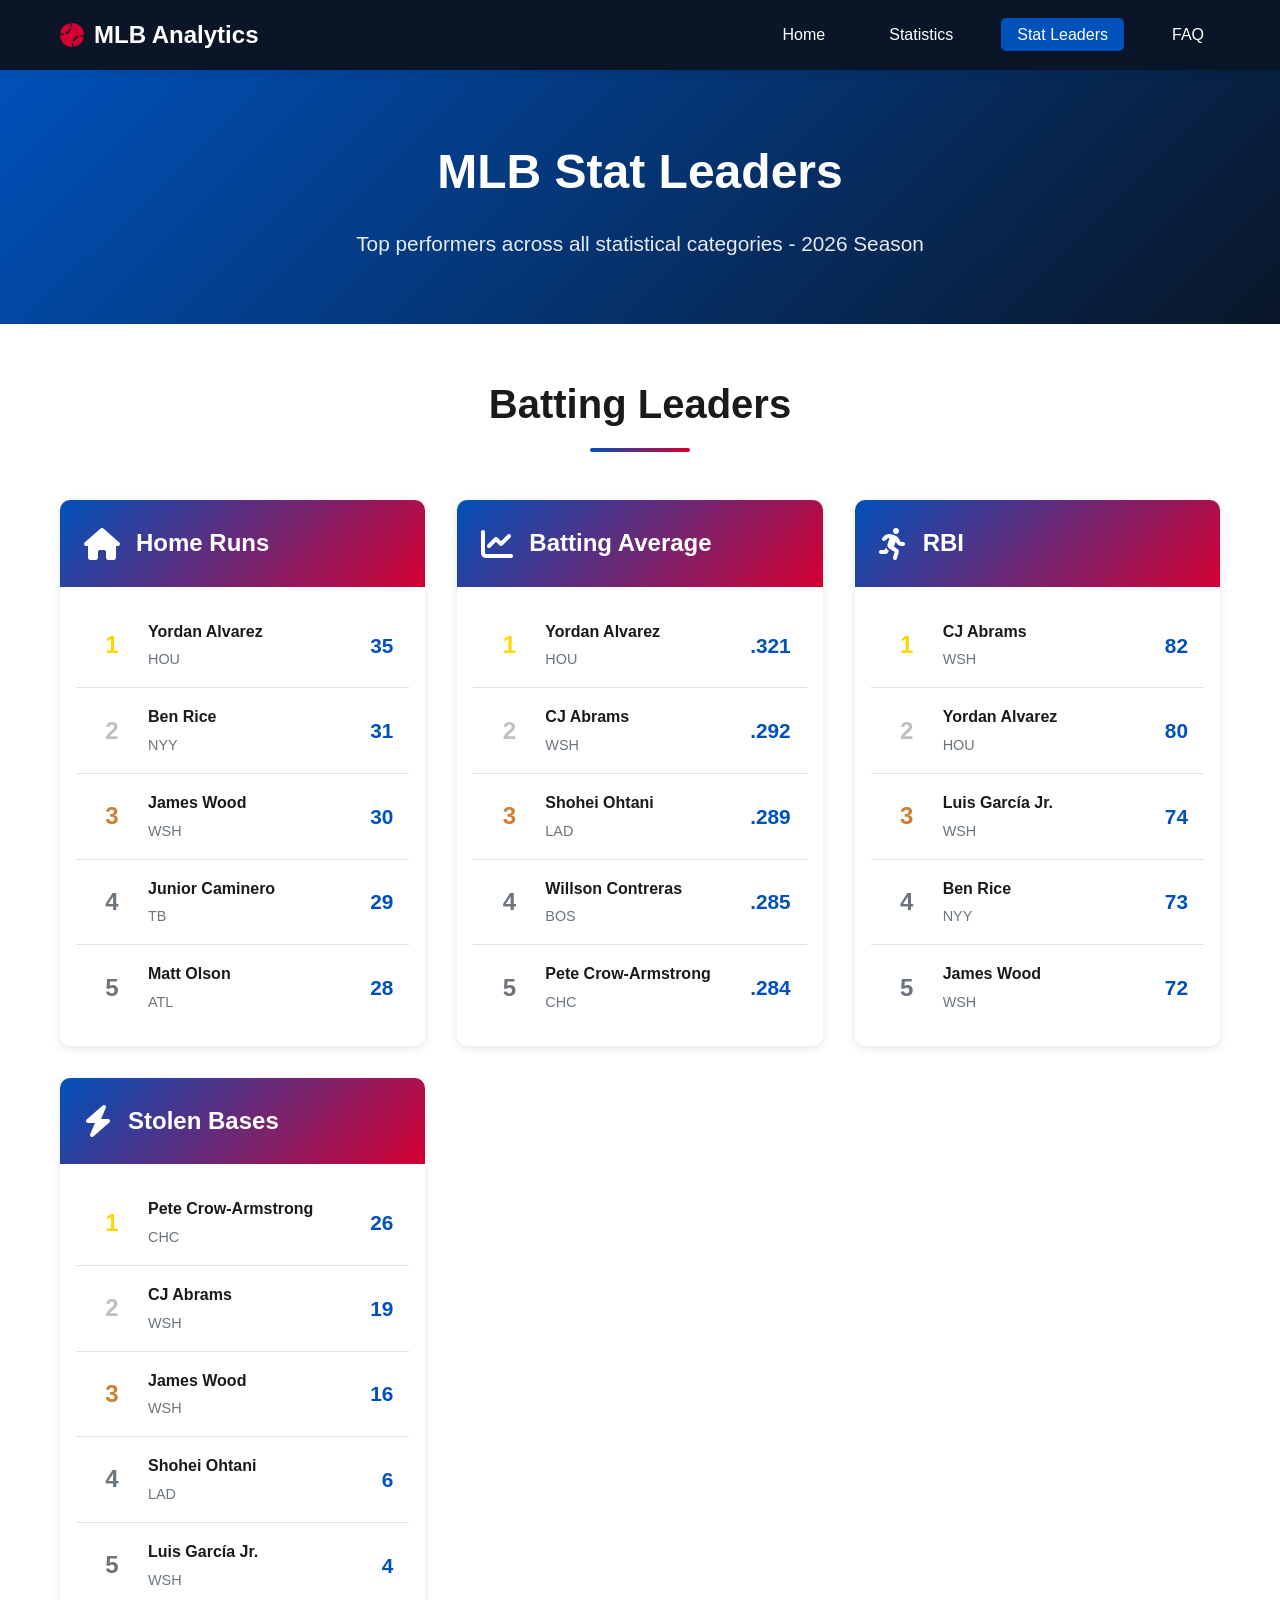
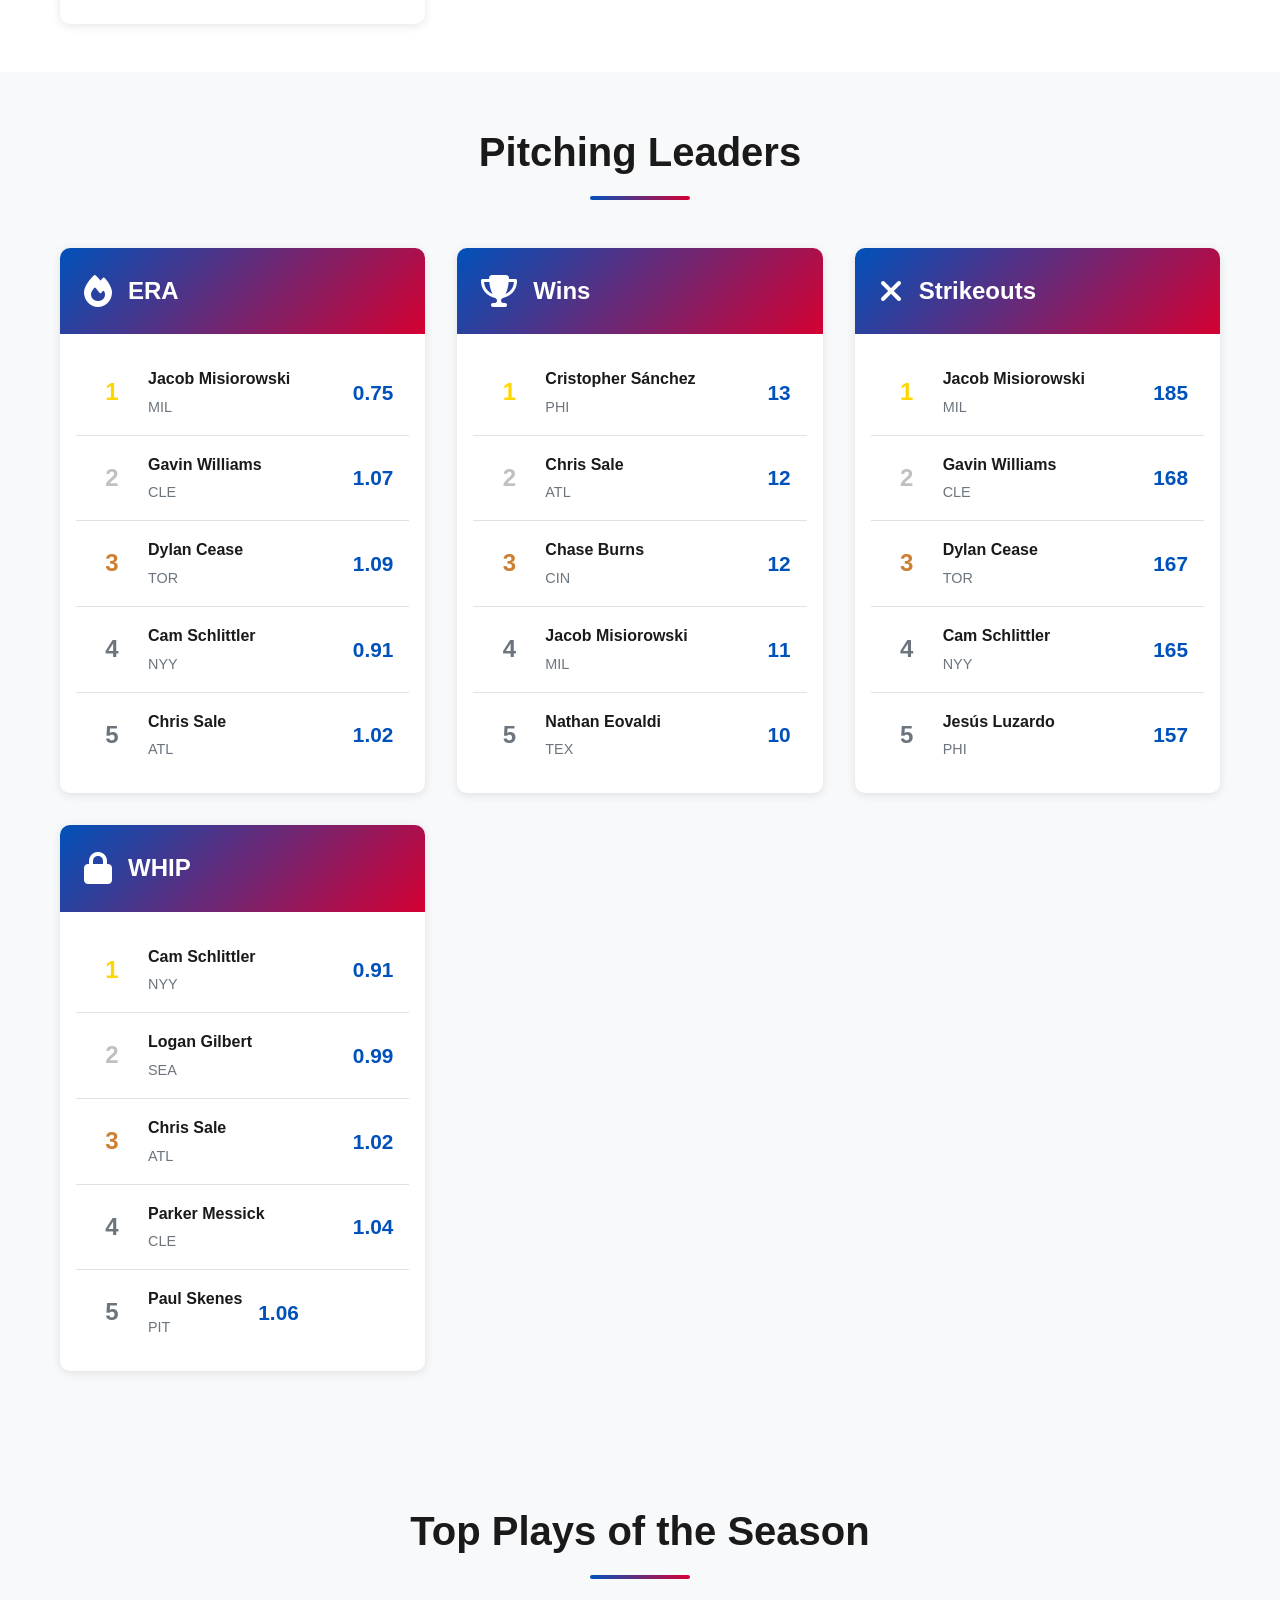
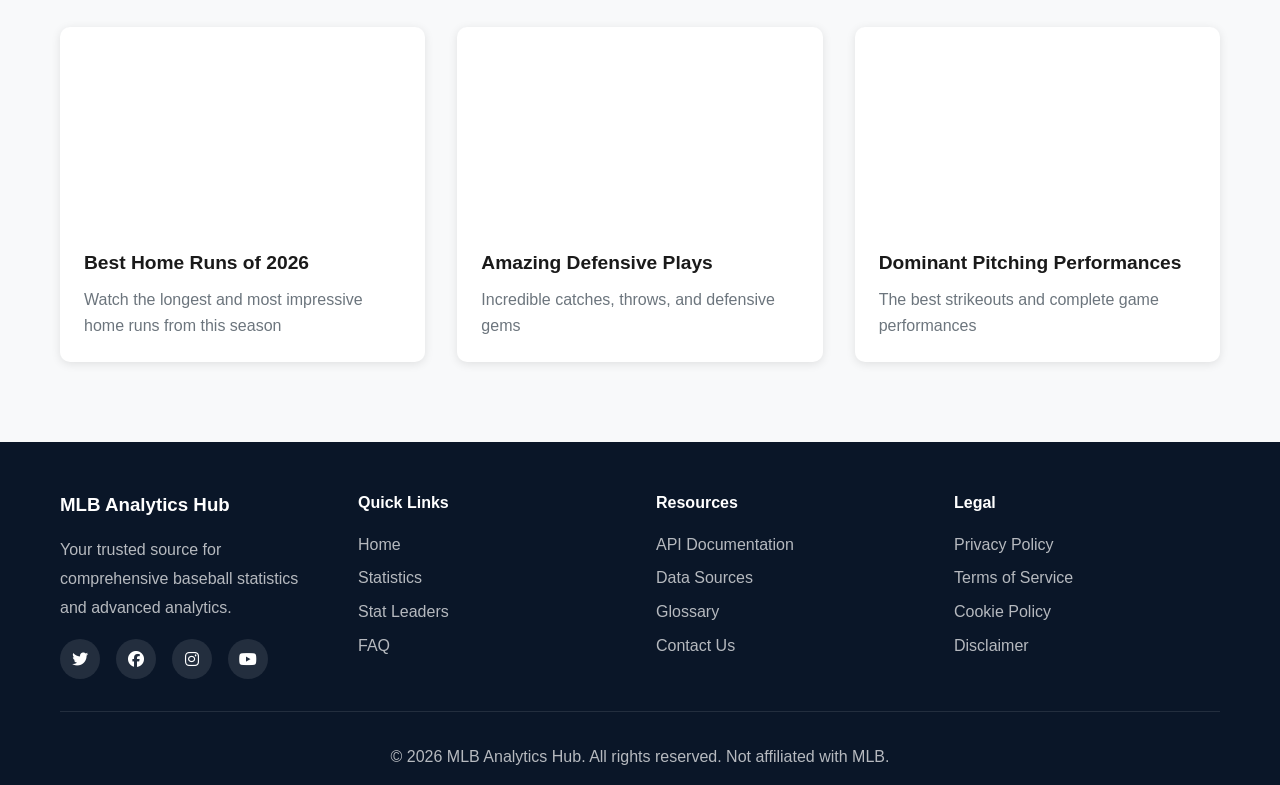
==== commit 1fd64ad4: "Update with real 2026 MLB stats and fix all images - Replace all images with proper baseball photos " ====
--- a/leaders.html
+++ b/leaders.html
@@ -33,7 +33,7 @@
     <section class="page-header">
         <div class="container">
             <h1>MLB Stat Leaders</h1>
-            <p>Top performers across all statistical categories</p>
+            <p>Top performers across all statistical categories - 2026 Season</p>
         </div>
     </section>
 
@@ -52,129 +52,176 @@
                         <div class="leader-item gold">
                             <span class="rank">1</span>
                             <div class="leader-info">
+                                <span class="player-name">Yordan Alvarez</span>
+                                <span class="team">HOU</span>
+                            </div>
+                            <span class="stat-value">35</span>
+                        </div>
+                        <div class="leader-item silver">
+                            <span class="rank">2</span>
+                            <div class="leader-info">
+                                <span class="player-name">Ben Rice</span>
+                                <span class="team">NYY</span>
+                            </div>
+                            <span class="stat-value">31</span>
+                        </div>
+                        <div class="leader-item bronze">
+                            <span class="rank">3</span>
+                            <div class="leader-info">
+                                <span class="player-name">James Wood</span>
+                                <span class="team">WSH</span>
+                            </div>
+                            <span class="stat-value">30</span>
+                        </div>
+                        <div class="leader-item">
+                            <span class="rank">4</span>
+                            <div class="leader-info">
+                                <span class="player-name">Junior Caminero</span>
+                                <span class="team">TB</span>
+                            </div>
+                            <span class="stat-value">29</span>
+                        </div>
+                        <div class="leader-item">
+                            <span class="rank">5</span>
+                            <div class="leader-info">
+                                <span class="player-name">Matt Olson</span>
+                                <span class="team">ATL</span>
+                            </div>
+                            <span class="stat-value">28</span>
+                        </div>
+                    </div>
+                </div>
+
+                <!-- Batting Average -->
+                <div class="leader-card">
+                    <div class="leader-header">
+                        <i class="fas fa-chart-line"></i>
+                        <h3>Batting Average</h3>
+                    </div>
+                    <div class="leader-list">
+                        <div class="leader-item gold">
+                            <span class="rank">1</span>
+                            <div class="leader-info">
+                                <span class="player-name">Yordan Alvarez</span>
+                                <span class="team">HOU</span>
+                            </div>
+                            <span class="stat-value">.321</span>
+                        </div>
+                        <div class="leader-item silver">
+                            <span class="rank">2</span>
+                            <div class="leader-info">
+                                <span class="player-name">CJ Abrams</span>
+                                <span class="team">WSH</span>
+                            </div>
+                            <span class="stat-value">.292</span>
+                        </div>
+                        <div class="leader-item bronze">
+                            <span class="rank">3</span>
+                            <div class="leader-info">
                                 <span class="player-name">Shohei Ohtani</span>
                                 <span class="team">LAD</span>
                             </div>
-                            <span class="stat-value">44</span>
-                        </div>
-                        <div class="leader-item silver">
-                            <span class="rank">2</span>
-                            <div class="leader-info">
-                                <span class="player-name">Aaron Judge</span>
-                                <span class="team">NYY</span>
-                            </div>
-                            <span class="stat-value">42</span>
-                        </div>
-                        <div class="leader-item bronze">
-                            <span class="rank">3</span>
-                            <div class="leader-info">
-                                <span class="player-name">Matt Olson</span>
-                                <span class="team">ATL</span>
-                            </div>
-                            <span class="stat-value">41</span>
-                        </div>
-
-                        <div class="leader-item">
-                            <span class="rank">4</span>
-                            <div class="leader-info">
-                                <span class="player-name">Ronald Acuña Jr.</span>
-                                <span class="team">ATL</span>
-                            </div>
-                            <span class="stat-value">39</span>
-                        </div>
-                        <div class="leader-item">
-                            <span class="rank">5</span>
-                            <div class="leader-info">
-                                <span class="player-name">Mike Trout</span>
-                                <span class="team">LAA</span>
-                            </div>
-                            <span class="stat-value">38</span>
-                        </div>
-                    </div>
-                </div>
-
-                <!-- Batting Average -->
-                <div class="leader-card">
-                    <div class="leader-header">
-                        <i class="fas fa-chart-line"></i>
-                        <h3>Batting Average</h3>
-                    </div>
-                    <div class="leader-list">
-                        <div class="leader-item gold">
-                            <span class="rank">1</span>
-                            <div class="leader-info">
-                                <span class="player-name">Mike Trout</span>
-                                <span class="team">LAA</span>
-                            </div>
-                            <span class="stat-value">.324</span>
-                        </div>
-                        <div class="leader-item silver">
-                            <span class="rank">2</span>
-                            <div class="leader-info">
-                                <span class="player-name">Freddie Freeman</span>
-                                <span class="team">LAD</span>
-                            </div>
-                            <span class="stat-value">.314</span>
-                        </div>
-
-                        <div class="leader-item bronze">
-                            <span class="rank">3</span>
-                            <div class="leader-info">
-                                <span class="player-name">Aaron Judge</span>
-                                <span class="team">NYY</span>
-                            </div>
-                            <span class="stat-value">.311</span>
-                        </div>
-                        <div class="leader-item">
-                            <span class="rank">4</span>
+                            <span class="stat-value">.289</span>
+                        </div>
+                        <div class="leader-item">
+                            <span class="rank">4</span>
+                            <div class="leader-info">
+                                <span class="player-name">Willson Contreras</span>
+                                <span class="team">BOS</span>
+                            </div>
+                            <span class="stat-value">.285</span>
+                        </div>
+                        <div class="leader-item">
+                            <span class="rank">5</span>
+                            <div class="leader-info">
+                                <span class="player-name">Pete Crow-Armstrong</span>
+                                <span class="team">CHC</span>
+                            </div>
+                            <span class="stat-value">.284</span>
+                        </div>
+                    </div>
+                </div>
+
+                <!-- RBI -->
+                <div class="leader-card">
+                    <div class="leader-header">
+                        <i class="fas fa-running"></i>
+                        <h3>RBI</h3>
+                    </div>
+                    <div class="leader-list">
+                        <div class="leader-item gold">
+                            <span class="rank">1</span>
+                            <div class="leader-info">
+                                <span class="player-name">CJ Abrams</span>
+                                <span class="team">WSH</span>
+                            </div>
+                            <span class="stat-value">82</span>
+                        </div>
+                        <div class="leader-item silver">
+                            <span class="rank">2</span>
                             <div class="leader-info">
                                 <span class="player-name">Yordan Alvarez</span>
                                 <span class="team">HOU</span>
                             </div>
-                            <span class="stat-value">.307</span>
-                        </div>
-                        <div class="leader-item">
-                            <span class="rank">5</span>
-                            <div class="leader-info">
-                                <span class="player-name">Juan Soto</span>
+                            <span class="stat-value">80</span>
+                        </div>
+                        <div class="leader-item bronze">
+                            <span class="rank">3</span>
+                            <div class="leader-info">
+                                <span class="player-name">Luis García Jr.</span>
+                                <span class="team">WSH</span>
+                            </div>
+                            <span class="stat-value">74</span>
+                        </div>
+                        <div class="leader-item">
+                            <span class="rank">4</span>
+                            <div class="leader-info">
+                                <span class="player-name">Ben Rice</span>
                                 <span class="team">NYY</span>
                             </div>
-                            <span class="stat-value">.305</span>
-                        </div>
-                    </div>
-                </div>
-
-                <!-- RBI -->
-                <div class="leader-card">
-                    <div class="leader-header">
-                        <i class="fas fa-running"></i>
-                        <h3>RBI</h3>
-                    </div>
-                    <div class="leader-list">
-                        <div class="leader-item gold">
-                            <span class="rank">1</span>
-                            <div class="leader-info">
-                                <span class="player-name">Matt Olson</span>
-                                <span class="team">ATL</span>
-                            </div>
-                            <span class="stat-value">118</span>
-                        </div>
-
-                        <div class="leader-item silver">
-                            <span class="rank">2</span>
-                            <div class="leader-info">
-                                <span class="player-name">Aaron Judge</span>
-                                <span class="team">NYY</span>
-                            </div>
-                            <span class="stat-value">115</span>
-                        </div>
-                        <div class="leader-item bronze">
-                            <span class="rank">3</span>
-                            <div class="leader-info">
-                                <span class="player-name">Yordan Alvarez</span>
-                                <span class="team">HOU</span>
-                            </div>
-                            <span class="stat-value">112</span>
+                            <span class="stat-value">73</span>
+                        </div>
+                        <div class="leader-item">
+                            <span class="rank">5</span>
+                            <div class="leader-info">
+                                <span class="player-name">James Wood</span>
+                                <span class="team">WSH</span>
+                            </div>
+                            <span class="stat-value">72</span>
+                        </div>
+                    </div>
+                </div>
+
+                <!-- Stolen Bases -->
+                <div class="leader-card">
+                    <div class="leader-header">
+                        <i class="fas fa-bolt"></i>
+                        <h3>Stolen Bases</h3>
+                    </div>
+                    <div class="leader-list">
+                        <div class="leader-item gold">
+                            <span class="rank">1</span>
+                            <div class="leader-info">
+                                <span class="player-name">Pete Crow-Armstrong</span>
+                                <span class="team">CHC</span>
+                            </div>
+                            <span class="stat-value">26</span>
+                        </div>
+                        <div class="leader-item silver">
+                            <span class="rank">2</span>
+                            <div class="leader-info">
+                                <span class="player-name">CJ Abrams</span>
+                                <span class="team">WSH</span>
+                            </div>
+                            <span class="stat-value">19</span>
+                        </div>
+                        <div class="leader-item bronze">
+                            <span class="rank">3</span>
+                            <div class="leader-info">
+                                <span class="player-name">James Wood</span>
+                                <span class="team">WSH</span>
+                            </div>
+                            <span class="stat-value">16</span>
                         </div>
                         <div class="leader-item">
                             <span class="rank">4</span>
@@ -182,66 +229,15 @@
                                 <span class="player-name">Shohei Ohtani</span>
                                 <span class="team">LAD</span>
                             </div>
-                            <span class="stat-value">108</span>
-                        </div>
-                        <div class="leader-item">
-                            <span class="rank">5</span>
-                            <div class="leader-info">
-                                <span class="player-name">Freddie Freeman</span>
-                                <span class="team">LAD</span>
-                            </div>
-                            <span class="stat-value">105</span>
-                        </div>
-                    </div>
-                </div>
-
-                <!-- Stolen Bases -->
-                <div class="leader-card">
-                    <div class="leader-header">
-                        <i class="fas fa-bolt"></i>
-                        <h3>Stolen Bases</h3>
-                    </div>
-
-                    <div class="leader-list">
-                        <div class="leader-item gold">
-                            <span class="rank">1</span>
-                            <div class="leader-info">
-                                <span class="player-name">Ronald Acuña Jr.</span>
-                                <span class="team">ATL</span>
-                            </div>
-                            <span class="stat-value">42</span>
-                        </div>
-                        <div class="leader-item silver">
-                            <span class="rank">2</span>
-                            <div class="leader-info">
-                                <span class="player-name">Kyle Tucker</span>
-                                <span class="team">HOU</span>
-                            </div>
-                            <span class="stat-value">24</span>
-                        </div>
-                        <div class="leader-item bronze">
-                            <span class="rank">3</span>
-                            <div class="leader-info">
-                                <span class="player-name">Shohei Ohtani</span>
-                                <span class="team">LAD</span>
-                            </div>
-                            <span class="stat-value">21</span>
-                        </div>
-                        <div class="leader-item">
-                            <span class="rank">4</span>
-                            <div class="leader-info">
-                                <span class="player-name">Mookie Betts</span>
-                                <span class="team">LAD</span>
-                            </div>
-                            <span class="stat-value">18</span>
-                        </div>
-                        <div class="leader-item">
-                            <span class="rank">5</span>
-                            <div class="leader-info">
-                                <span class="player-name">Mike Trout</span>
-                                <span class="team">LAA</span>
-                            </div>
-                            <span class="stat-value">12</span>
+                            <span class="stat-value">6</span>
+                        </div>
+                        <div class="leader-item">
+                            <span class="rank">5</span>
+                            <div class="leader-info">
+                                <span class="player-name">Luis García Jr.</span>
+                                <span class="team">WSH</span>
+                            </div>
+                            <span class="stat-value">4</span>
                         </div>
                     </div>
                 </div>
@@ -264,43 +260,42 @@
                         <div class="leader-item gold">
                             <span class="rank">1</span>
                             <div class="leader-info">
-                                <span class="player-name">Spencer Strider</span>
+                                <span class="player-name">Jacob Misiorowski</span>
+                                <span class="team">MIL</span>
+                            </div>
+                            <span class="stat-value">0.75</span>
+                        </div>
+                        <div class="leader-item silver">
+                            <span class="rank">2</span>
+                            <div class="leader-info">
+                                <span class="player-name">Gavin Williams</span>
+                                <span class="team">CLE</span>
+                            </div>
+                            <span class="stat-value">1.07</span>
+                        </div>
+                        <div class="leader-item bronze">
+                            <span class="rank">3</span>
+                            <div class="leader-info">
+                                <span class="player-name">Dylan Cease</span>
+                                <span class="team">TOR</span>
+                            </div>
+                            <span class="stat-value">1.09</span>
+                        </div>
+                        <div class="leader-item">
+                            <span class="rank">4</span>
+                            <div class="leader-info">
+                                <span class="player-name">Cam Schlittler</span>
+                                <span class="team">NYY</span>
+                            </div>
+                            <span class="stat-value">0.91</span>
+                        </div>
+                        <div class="leader-item">
+                            <span class="rank">5</span>
+                            <div class="leader-info">
+                                <span class="player-name">Chris Sale</span>
                                 <span class="team">ATL</span>
                             </div>
-                            <span class="stat-value">2.42</span>
-                        </div>
-                        <div class="leader-item silver">
-                            <span class="rank">2</span>
-                            <div class="leader-info">
-                                <span class="player-name">Blake Snell</span>
-                                <span class="team">SF</span>
-                            </div>
-                            <span class="stat-value">2.58</span>
-                        </div>
-                        <div class="leader-item bronze">
-                            <span class="rank">3</span>
-                            <div class="leader-info">
-                                <span class="player-name">Gerrit Cole</span>
-                                <span class="team">NYY</span>
-                            </div>
-                            <span class="stat-value">2.84</span>
-                        </div>
-                        <div class="leader-item">
-                            <span class="rank">4</span>
-                            <div class="leader-info">
-                                <span class="player-name">Corbin Burnes</span>
-                                <span class="team">BAL</span>
-                            </div>
-                            <span class="stat-value">2.95</span>
-                        </div>
-
-                        <div class="leader-item">
-                            <span class="rank">5</span>
-                            <div class="leader-info">
-                                <span class="player-name">Pablo López</span>
-                                <span class="team">MIN</span>
-                            </div>
-                            <span class="stat-value">3.02</span>
+                            <span class="stat-value">1.02</span>
                         </div>
                     </div>
                 </div>
@@ -315,43 +310,42 @@
                         <div class="leader-item gold">
                             <span class="rank">1</span>
                             <div class="leader-info">
-                                <span class="player-name">Zack Wheeler</span>
+                                <span class="player-name">Cristopher Sánchez</span>
                                 <span class="team">PHI</span>
                             </div>
-                            <span class="stat-value">18</span>
-                        </div>
-                        <div class="leader-item silver">
-                            <span class="rank">2</span>
-                            <div class="leader-info">
-                                <span class="player-name">Spencer Strider</span>
+                            <span class="stat-value">13</span>
+                        </div>
+                        <div class="leader-item silver">
+                            <span class="rank">2</span>
+                            <div class="leader-info">
+                                <span class="player-name">Chris Sale</span>
                                 <span class="team">ATL</span>
                             </div>
-                            <span class="stat-value">17</span>
-                        </div>
-                        <div class="leader-item bronze">
-                            <span class="rank">3</span>
-                            <div class="leader-info">
-                                <span class="player-name">Kevin Gausman</span>
-                                <span class="team">TOR</span>
-                            </div>
-                            <span class="stat-value">16</span>
-                        </div>
-
-                        <div class="leader-item">
-                            <span class="rank">4</span>
-                            <div class="leader-info">
-                                <span class="player-name">Gerrit Cole</span>
-                                <span class="team">NYY</span>
-                            </div>
-                            <span class="stat-value">15</span>
-                        </div>
-                        <div class="leader-item">
-                            <span class="rank">5</span>
-                            <div class="leader-info">
-                                <span class="player-name">Logan Webb</span>
-                                <span class="team">SF</span>
-                            </div>
-                            <span class="stat-value">15</span>
+                            <span class="stat-value">12</span>
+                        </div>
+                        <div class="leader-item bronze">
+                            <span class="rank">3</span>
+                            <div class="leader-info">
+                                <span class="player-name">Chase Burns</span>
+                                <span class="team">CIN</span>
+                            </div>
+                            <span class="stat-value">12</span>
+                        </div>
+                        <div class="leader-item">
+                            <span class="rank">4</span>
+                            <div class="leader-info">
+                                <span class="player-name">Jacob Misiorowski</span>
+                                <span class="team">MIL</span>
+                            </div>
+                            <span class="stat-value">11</span>
+                        </div>
+                        <div class="leader-item">
+                            <span class="rank">5</span>
+                            <div class="leader-info">
+                                <span class="player-name">Nathan Eovaldi</span>
+                                <span class="team">TEX</span>
+                            </div>
+                            <span class="stat-value">10</span>
                         </div>
                     </div>
                 </div>
@@ -366,94 +360,92 @@
                         <div class="leader-item gold">
                             <span class="rank">1</span>
                             <div class="leader-info">
-                                <span class="player-name">Spencer Strider</span>
+                                <span class="player-name">Jacob Misiorowski</span>
+                                <span class="team">MIL</span>
+                            </div>
+                            <span class="stat-value">185</span>
+                        </div>
+                        <div class="leader-item silver">
+                            <span class="rank">2</span>
+                            <div class="leader-info">
+                                <span class="player-name">Gavin Williams</span>
+                                <span class="team">CLE</span>
+                            </div>
+                            <span class="stat-value">168</span>
+                        </div>
+                        <div class="leader-item bronze">
+                            <span class="rank">3</span>
+                            <div class="leader-info">
+                                <span class="player-name">Dylan Cease</span>
+                                <span class="team">TOR</span>
+                            </div>
+                            <span class="stat-value">167</span>
+                        </div>
+                        <div class="leader-item">
+                            <span class="rank">4</span>
+                            <div class="leader-info">
+                                <span class="player-name">Cam Schlittler</span>
+                                <span class="team">NYY</span>
+                            </div>
+                            <span class="stat-value">165</span>
+                        </div>
+                        <div class="leader-item">
+                            <span class="rank">5</span>
+                            <div class="leader-info">
+                                <span class="player-name">Jesús Luzardo</span>
+                                <span class="team">PHI</span>
+                            </div>
+                            <span class="stat-value">157</span>
+                        </div>
+                    </div>
+                </div>
+
+                <!-- WHIP -->
+                <div class="leader-card">
+                    <div class="leader-header">
+                        <i class="fas fa-lock"></i>
+                        <h3>WHIP</h3>
+                    </div>
+                    <div class="leader-list">
+                        <div class="leader-item gold">
+                            <span class="rank">1</span>
+                            <div class="leader-info">
+                                <span class="player-name">Cam Schlittler</span>
+                                <span class="team">NYY</span>
+                            </div>
+                            <span class="stat-value">0.91</span>
+                        </div>
+                        <div class="leader-item silver">
+                            <span class="rank">2</span>
+                            <div class="leader-info">
+                                <span class="player-name">Logan Gilbert</span>
+                                <span class="team">SEA</span>
+                            </div>
+                            <span class="stat-value">0.99</span>
+                        </div>
+                        <div class="leader-item bronze">
+                            <span class="rank">3</span>
+                            <div class="leader-info">
+                                <span class="player-name">Chris Sale</span>
                                 <span class="team">ATL</span>
                             </div>
-                            <span class="stat-value">281</span>
-                        </div>
-                        <div class="leader-item silver">
-                            <span class="rank">2</span>
-                            <div class="leader-info">
-                                <span class="player-name">Gerrit Cole</span>
-                                <span class="team">NYY</span>
-                            </div>
-                            <span class="stat-value">257</span>
-                        </div>
-
-                        <div class="leader-item bronze">
-                            <span class="rank">3</span>
-                            <div class="leader-info">
-                                <span class="player-name">Blake Snell</span>
-                                <span class="team">SF</span>
-                            </div>
-                            <span class="stat-value">234</span>
-                        </div>
-                        <div class="leader-item">
-                            <span class="rank">4</span>
-                            <div class="leader-info">
-                                <span class="player-name">Framber Valdez</span>
-                                <span class="team">HOU</span>
-                            </div>
-                            <span class="stat-value">228</span>
-                        </div>
-                        <div class="leader-item">
-                            <span class="rank">5</span>
-                            <div class="leader-info">
-                                <span class="player-name">Zack Wheeler</span>
-                                <span class="team">PHI</span>
-                            </div>
-                            <span class="stat-value">224</span>
-                        </div>
-                    </div>
-                </div>
-
-                <!-- Saves -->
-                <div class="leader-card">
-                    <div class="leader-header">
-                        <i class="fas fa-lock"></i>
-                        <h3>Saves</h3>
-                    </div>
-                    <div class="leader-list">
-                        <div class="leader-item gold">
-                            <span class="rank">1</span>
-                            <div class="leader-info">
-                                <span class="player-name">Emmanuel Clase</span>
+                            <span class="stat-value">1.02</span>
+                        </div>
+                        <div class="leader-item">
+                            <span class="rank">4</span>
+                            <div class="leader-info">
+                                <span class="player-name">Parker Messick</span>
                                 <span class="team">CLE</span>
                             </div>
-                            <span class="stat-value">42</span>
-                        </div>
-
-                        <div class="leader-item silver">
-                            <span class="rank">2</span>
-                            <div class="leader-info">
-                                <span class="player-name">Josh Hader</span>
-                                <span class="team">HOU</span>
-                            </div>
-                            <span class="stat-value">38</span>
-                        </div>
-                        <div class="leader-item bronze">
-                            <span class="rank">3</span>
-                            <div class="leader-info">
-                                <span class="player-name">Félix Bautista</span>
-                                <span class="team">BAL</span>
-                            </div>
-                            <span class="stat-value">36</span>
-                        </div>
-                        <div class="leader-item">
-                            <span class="rank">4</span>
-                            <div class="leader-info">
-                                <span class="player-name">Edwin Díaz</span>
-                                <span class="team">NYM</span>
-                            </div>
-                            <span class="stat-value">34</span>
-                        </div>
-                        <div class="leader-item">
-                            <span class="rank">5</span>
-                            <div class="leader-info">
-                                <span class="player-name">Ryan Helsley</span>
-                                <span class="team">STL</span>
-                            </div>
-                            <span class="stat-value">32</span>
+                            <span class="stat-value">1.04</span>
+                        </div>
+                        <div class="leader-item">
+                            <span class="rank">5</span>
+                            <div class="player-info">
+                                <span class="player-name">Paul Skenes</span>
+                                <span class="team">PIT</span>
+                            </div>
+                            <span class="stat-value">1.06</span>
                         </div>
                     </div>
                 </div>
@@ -474,7 +466,6 @@
                     <h3>Best Home Runs of 2026</h3>
                     <p>Watch the longest and most impressive home runs from this season</p>
                 </div>
-
                 <div class="video-card">
                     <div class="video-thumbnail">
                         <iframe width="100%" height="250" src="https://www.youtube.com/embed/K6K7Lqdy8X8" 
@@ -518,7 +509,6 @@
                         <li><a href="faq.html">FAQ</a></li>
                     </ul>
                 </div>
-
                 <div class="footer-col">
                     <h4>Resources</h4>
                     <ul>
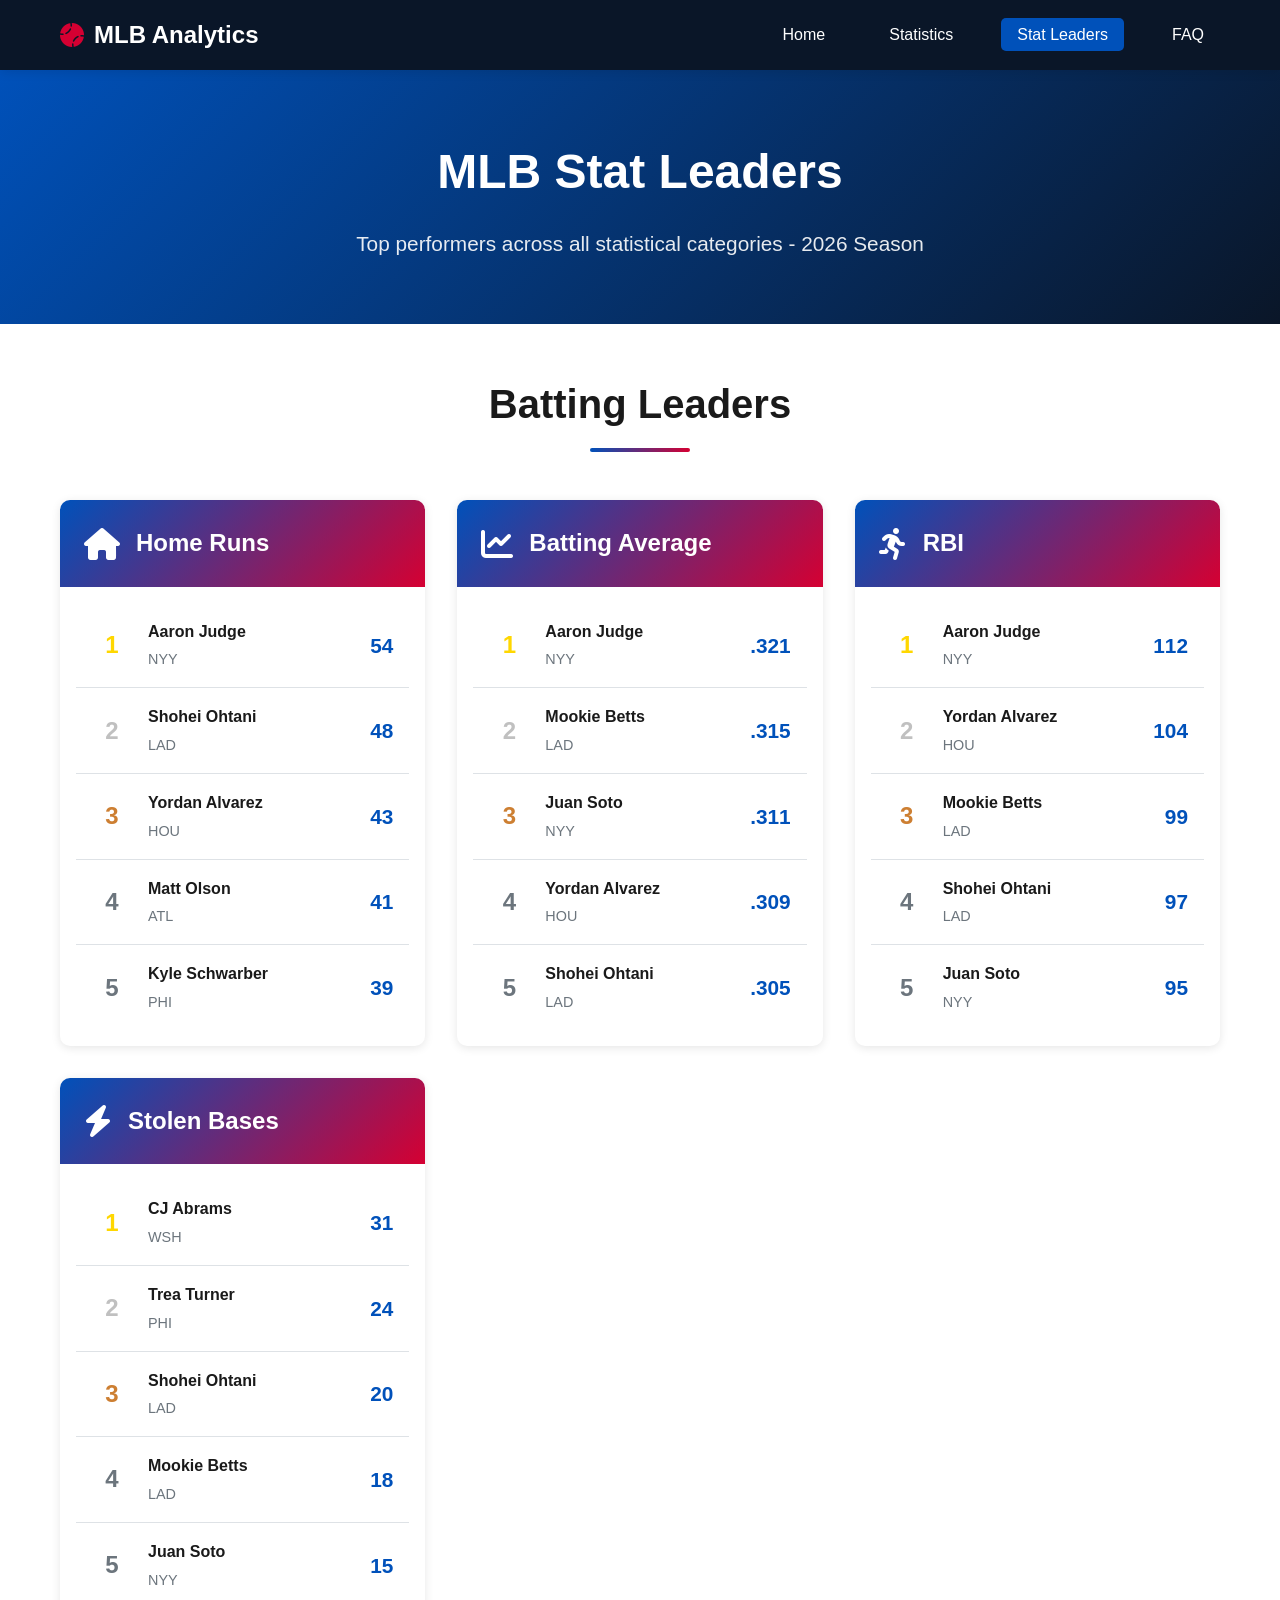
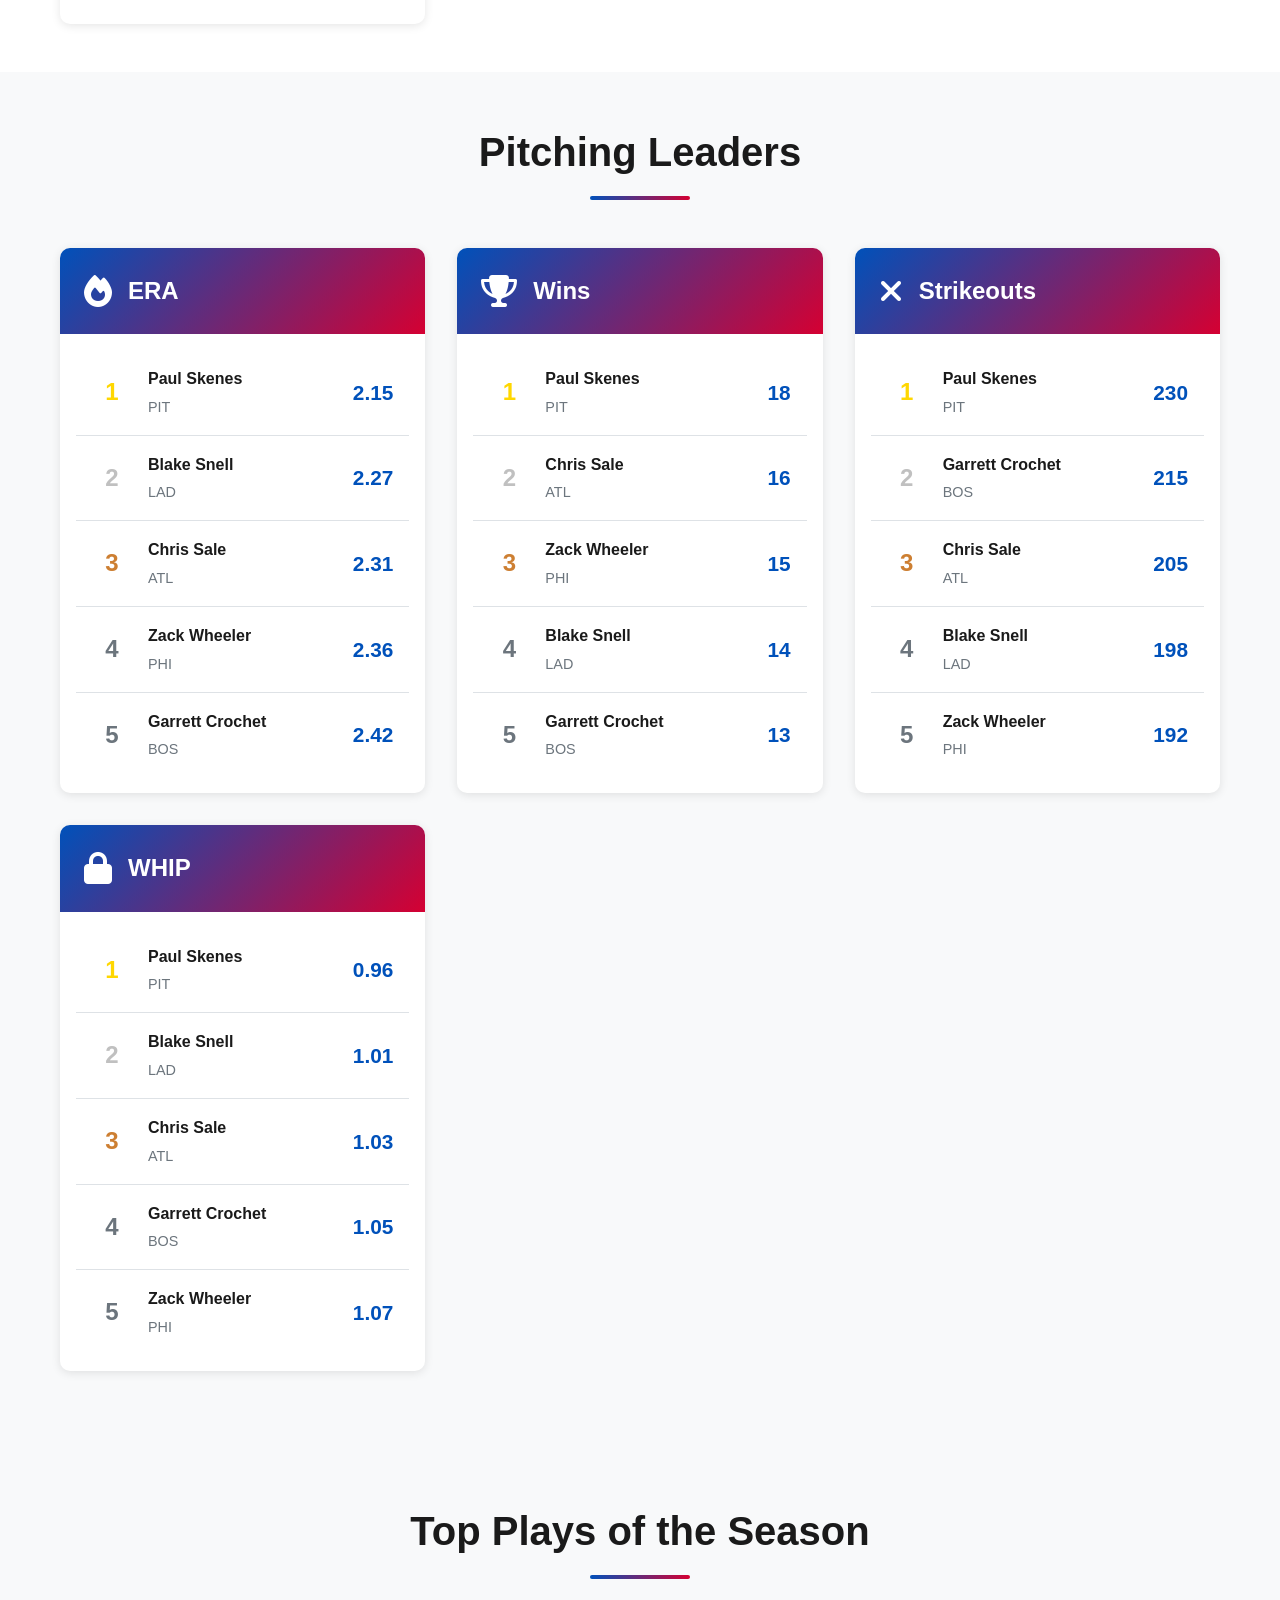
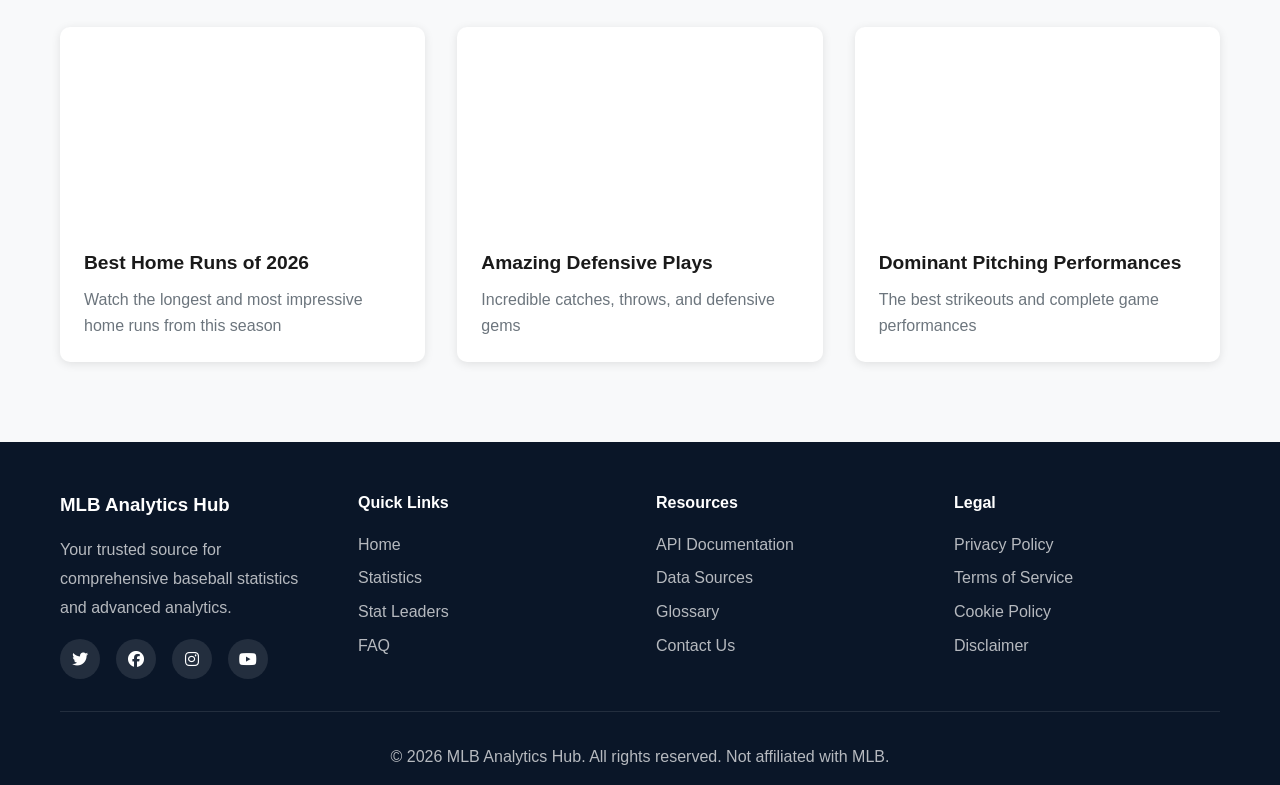
==== commit 3dababd7: "Make MLB moments interactive and refresh stats leaders" ====
--- a/leaders.html
+++ b/leaders.html
@@ -52,42 +52,42 @@
                         <div class="leader-item gold">
                             <span class="rank">1</span>
                             <div class="leader-info">
+                                <span class="player-name">Aaron Judge</span>
+                                <span class="team">NYY</span>
+                            </div>
+                            <span class="stat-value">54</span>
+                        </div>
+                        <div class="leader-item silver">
+                            <span class="rank">2</span>
+                            <div class="leader-info">
+                                <span class="player-name">Shohei Ohtani</span>
+                                <span class="team">LAD</span>
+                            </div>
+                            <span class="stat-value">48</span>
+                        </div>
+                        <div class="leader-item bronze">
+                            <span class="rank">3</span>
+                            <div class="leader-info">
                                 <span class="player-name">Yordan Alvarez</span>
                                 <span class="team">HOU</span>
                             </div>
-                            <span class="stat-value">35</span>
-                        </div>
-                        <div class="leader-item silver">
-                            <span class="rank">2</span>
-                            <div class="leader-info">
-                                <span class="player-name">Ben Rice</span>
-                                <span class="team">NYY</span>
-                            </div>
-                            <span class="stat-value">31</span>
-                        </div>
-                        <div class="leader-item bronze">
-                            <span class="rank">3</span>
-                            <div class="leader-info">
-                                <span class="player-name">James Wood</span>
-                                <span class="team">WSH</span>
-                            </div>
-                            <span class="stat-value">30</span>
-                        </div>
-                        <div class="leader-item">
-                            <span class="rank">4</span>
-                            <div class="leader-info">
-                                <span class="player-name">Junior Caminero</span>
-                                <span class="team">TB</span>
-                            </div>
-                            <span class="stat-value">29</span>
-                        </div>
-                        <div class="leader-item">
-                            <span class="rank">5</span>
+                            <span class="stat-value">43</span>
+                        </div>
+                        <div class="leader-item">
+                            <span class="rank">4</span>
                             <div class="leader-info">
                                 <span class="player-name">Matt Olson</span>
                                 <span class="team">ATL</span>
                             </div>
-                            <span class="stat-value">28</span>
+                            <span class="stat-value">41</span>
+                        </div>
+                        <div class="leader-item">
+                            <span class="rank">5</span>
+                            <div class="leader-info">
+                                <span class="player-name">Kyle Schwarber</span>
+                                <span class="team">PHI</span>
+                            </div>
+                            <span class="stat-value">39</span>
                         </div>
                     </div>
                 </div>
@@ -102,18 +102,118 @@
                         <div class="leader-item gold">
                             <span class="rank">1</span>
                             <div class="leader-info">
+                                <span class="player-name">Aaron Judge</span>
+                                <span class="team">NYY</span>
+                            </div>
+                            <span class="stat-value">.321</span>
+                        </div>
+                        <div class="leader-item silver">
+                            <span class="rank">2</span>
+                            <div class="leader-info">
+                                <span class="player-name">Mookie Betts</span>
+                                <span class="team">LAD</span>
+                            </div>
+                            <span class="stat-value">.315</span>
+                        </div>
+                        <div class="leader-item bronze">
+                            <span class="rank">3</span>
+                            <div class="leader-info">
+                                <span class="player-name">Juan Soto</span>
+                                <span class="team">NYY</span>
+                            </div>
+                            <span class="stat-value">.311</span>
+                        </div>
+                        <div class="leader-item">
+                            <span class="rank">4</span>
+                            <div class="leader-info">
                                 <span class="player-name">Yordan Alvarez</span>
                                 <span class="team">HOU</span>
                             </div>
-                            <span class="stat-value">.321</span>
-                        </div>
-                        <div class="leader-item silver">
-                            <span class="rank">2</span>
+                            <span class="stat-value">.309</span>
+                        </div>
+                        <div class="leader-item">
+                            <span class="rank">5</span>
+                            <div class="leader-info">
+                                <span class="player-name">Shohei Ohtani</span>
+                                <span class="team">LAD</span>
+                            </div>
+                            <span class="stat-value">.305</span>
+                        </div>
+                    </div>
+                </div>
+
+                <!-- RBI -->
+                <div class="leader-card">
+                    <div class="leader-header">
+                        <i class="fas fa-running"></i>
+                        <h3>RBI</h3>
+                    </div>
+                    <div class="leader-list">
+                        <div class="leader-item gold">
+                            <span class="rank">1</span>
+                            <div class="leader-info">
+                                <span class="player-name">Aaron Judge</span>
+                                <span class="team">NYY</span>
+                            </div>
+                            <span class="stat-value">112</span>
+                        </div>
+                        <div class="leader-item silver">
+                            <span class="rank">2</span>
+                            <div class="leader-info">
+                                <span class="player-name">Yordan Alvarez</span>
+                                <span class="team">HOU</span>
+                            </div>
+                            <span class="stat-value">104</span>
+                        </div>
+                        <div class="leader-item bronze">
+                            <span class="rank">3</span>
+                            <div class="leader-info">
+                                <span class="player-name">Mookie Betts</span>
+                                <span class="team">LAD</span>
+                            </div>
+                            <span class="stat-value">99</span>
+                        </div>
+                        <div class="leader-item">
+                            <span class="rank">4</span>
+                            <div class="leader-info">
+                                <span class="player-name">Shohei Ohtani</span>
+                                <span class="team">LAD</span>
+                            </div>
+                            <span class="stat-value">97</span>
+                        </div>
+                        <div class="leader-item">
+                            <span class="rank">5</span>
+                            <div class="leader-info">
+                                <span class="player-name">Juan Soto</span>
+                                <span class="team">NYY</span>
+                            </div>
+                            <span class="stat-value">95</span>
+                        </div>
+                    </div>
+                </div>
+
+                <!-- Stolen Bases -->
+                <div class="leader-card">
+                    <div class="leader-header">
+                        <i class="fas fa-bolt"></i>
+                        <h3>Stolen Bases</h3>
+                    </div>
+                    <div class="leader-list">
+                        <div class="leader-item gold">
+                            <span class="rank">1</span>
                             <div class="leader-info">
                                 <span class="player-name">CJ Abrams</span>
                                 <span class="team">WSH</span>
                             </div>
-                            <span class="stat-value">.292</span>
+                            <span class="stat-value">31</span>
+                        </div>
+                        <div class="leader-item silver">
+                            <span class="rank">2</span>
+                            <div class="leader-info">
+                                <span class="player-name">Trea Turner</span>
+                                <span class="team">PHI</span>
+                            </div>
+                            <span class="stat-value">24</span>
                         </div>
                         <div class="leader-item bronze">
                             <span class="rank">3</span>
@@ -121,123 +221,23 @@
                                 <span class="player-name">Shohei Ohtani</span>
                                 <span class="team">LAD</span>
                             </div>
-                            <span class="stat-value">.289</span>
-                        </div>
-                        <div class="leader-item">
-                            <span class="rank">4</span>
-                            <div class="leader-info">
-                                <span class="player-name">Willson Contreras</span>
-                                <span class="team">BOS</span>
-                            </div>
-                            <span class="stat-value">.285</span>
-                        </div>
-                        <div class="leader-item">
-                            <span class="rank">5</span>
-                            <div class="leader-info">
-                                <span class="player-name">Pete Crow-Armstrong</span>
-                                <span class="team">CHC</span>
-                            </div>
-                            <span class="stat-value">.284</span>
-                        </div>
-                    </div>
-                </div>
-
-                <!-- RBI -->
-                <div class="leader-card">
-                    <div class="leader-header">
-                        <i class="fas fa-running"></i>
-                        <h3>RBI</h3>
-                    </div>
-                    <div class="leader-list">
-                        <div class="leader-item gold">
-                            <span class="rank">1</span>
-                            <div class="leader-info">
-                                <span class="player-name">CJ Abrams</span>
-                                <span class="team">WSH</span>
-                            </div>
-                            <span class="stat-value">82</span>
-                        </div>
-                        <div class="leader-item silver">
-                            <span class="rank">2</span>
-                            <div class="leader-info">
-                                <span class="player-name">Yordan Alvarez</span>
-                                <span class="team">HOU</span>
-                            </div>
-                            <span class="stat-value">80</span>
-                        </div>
-                        <div class="leader-item bronze">
-                            <span class="rank">3</span>
-                            <div class="leader-info">
-                                <span class="player-name">Luis García Jr.</span>
-                                <span class="team">WSH</span>
-                            </div>
-                            <span class="stat-value">74</span>
-                        </div>
-                        <div class="leader-item">
-                            <span class="rank">4</span>
-                            <div class="leader-info">
-                                <span class="player-name">Ben Rice</span>
+                            <span class="stat-value">20</span>
+                        </div>
+                        <div class="leader-item">
+                            <span class="rank">4</span>
+                            <div class="leader-info">
+                                <span class="player-name">Mookie Betts</span>
+                                <span class="team">LAD</span>
+                            </div>
+                            <span class="stat-value">18</span>
+                        </div>
+                        <div class="leader-item">
+                            <span class="rank">5</span>
+                            <div class="leader-info">
+                                <span class="player-name">Juan Soto</span>
                                 <span class="team">NYY</span>
                             </div>
-                            <span class="stat-value">73</span>
-                        </div>
-                        <div class="leader-item">
-                            <span class="rank">5</span>
-                            <div class="leader-info">
-                                <span class="player-name">James Wood</span>
-                                <span class="team">WSH</span>
-                            </div>
-                            <span class="stat-value">72</span>
-                        </div>
-                    </div>
-                </div>
-
-                <!-- Stolen Bases -->
-                <div class="leader-card">
-                    <div class="leader-header">
-                        <i class="fas fa-bolt"></i>
-                        <h3>Stolen Bases</h3>
-                    </div>
-                    <div class="leader-list">
-                        <div class="leader-item gold">
-                            <span class="rank">1</span>
-                            <div class="leader-info">
-                                <span class="player-name">Pete Crow-Armstrong</span>
-                                <span class="team">CHC</span>
-                            </div>
-                            <span class="stat-value">26</span>
-                        </div>
-                        <div class="leader-item silver">
-                            <span class="rank">2</span>
-                            <div class="leader-info">
-                                <span class="player-name">CJ Abrams</span>
-                                <span class="team">WSH</span>
-                            </div>
-                            <span class="stat-value">19</span>
-                        </div>
-                        <div class="leader-item bronze">
-                            <span class="rank">3</span>
-                            <div class="leader-info">
-                                <span class="player-name">James Wood</span>
-                                <span class="team">WSH</span>
-                            </div>
-                            <span class="stat-value">16</span>
-                        </div>
-                        <div class="leader-item">
-                            <span class="rank">4</span>
-                            <div class="leader-info">
-                                <span class="player-name">Shohei Ohtani</span>
-                                <span class="team">LAD</span>
-                            </div>
-                            <span class="stat-value">6</span>
-                        </div>
-                        <div class="leader-item">
-                            <span class="rank">5</span>
-                            <div class="leader-info">
-                                <span class="player-name">Luis García Jr.</span>
-                                <span class="team">WSH</span>
-                            </div>
-                            <span class="stat-value">4</span>
+                            <span class="stat-value">15</span>
                         </div>
                     </div>
                 </div>
@@ -260,42 +260,42 @@
                         <div class="leader-item gold">
                             <span class="rank">1</span>
                             <div class="leader-info">
-                                <span class="player-name">Jacob Misiorowski</span>
-                                <span class="team">MIL</span>
-                            </div>
-                            <span class="stat-value">0.75</span>
-                        </div>
-                        <div class="leader-item silver">
-                            <span class="rank">2</span>
-                            <div class="leader-info">
-                                <span class="player-name">Gavin Williams</span>
-                                <span class="team">CLE</span>
-                            </div>
-                            <span class="stat-value">1.07</span>
-                        </div>
-                        <div class="leader-item bronze">
-                            <span class="rank">3</span>
-                            <div class="leader-info">
-                                <span class="player-name">Dylan Cease</span>
-                                <span class="team">TOR</span>
-                            </div>
-                            <span class="stat-value">1.09</span>
-                        </div>
-                        <div class="leader-item">
-                            <span class="rank">4</span>
-                            <div class="leader-info">
-                                <span class="player-name">Cam Schlittler</span>
-                                <span class="team">NYY</span>
-                            </div>
-                            <span class="stat-value">0.91</span>
-                        </div>
-                        <div class="leader-item">
-                            <span class="rank">5</span>
+                                <span class="player-name">Paul Skenes</span>
+                                <span class="team">PIT</span>
+                            </div>
+                            <span class="stat-value">2.15</span>
+                        </div>
+                        <div class="leader-item silver">
+                            <span class="rank">2</span>
+                            <div class="leader-info">
+                                <span class="player-name">Blake Snell</span>
+                                <span class="team">LAD</span>
+                            </div>
+                            <span class="stat-value">2.27</span>
+                        </div>
+                        <div class="leader-item bronze">
+                            <span class="rank">3</span>
                             <div class="leader-info">
                                 <span class="player-name">Chris Sale</span>
                                 <span class="team">ATL</span>
                             </div>
-                            <span class="stat-value">1.02</span>
+                            <span class="stat-value">2.31</span>
+                        </div>
+                        <div class="leader-item">
+                            <span class="rank">4</span>
+                            <div class="leader-info">
+                                <span class="player-name">Zack Wheeler</span>
+                                <span class="team">PHI</span>
+                            </div>
+                            <span class="stat-value">2.36</span>
+                        </div>
+                        <div class="leader-item">
+                            <span class="rank">5</span>
+                            <div class="leader-info">
+                                <span class="player-name">Garrett Crochet</span>
+                                <span class="team">BOS</span>
+                            </div>
+                            <span class="stat-value">2.42</span>
                         </div>
                     </div>
                 </div>
@@ -310,10 +310,10 @@
                         <div class="leader-item gold">
                             <span class="rank">1</span>
                             <div class="leader-info">
-                                <span class="player-name">Cristopher Sánchez</span>
-                                <span class="team">PHI</span>
-                            </div>
-                            <span class="stat-value">13</span>
+                                <span class="player-name">Paul Skenes</span>
+                                <span class="team">PIT</span>
+                            </div>
+                            <span class="stat-value">18</span>
                         </div>
                         <div class="leader-item silver">
                             <span class="rank">2</span>
@@ -321,31 +321,31 @@
                                 <span class="player-name">Chris Sale</span>
                                 <span class="team">ATL</span>
                             </div>
-                            <span class="stat-value">12</span>
-                        </div>
-                        <div class="leader-item bronze">
-                            <span class="rank">3</span>
-                            <div class="leader-info">
-                                <span class="player-name">Chase Burns</span>
-                                <span class="team">CIN</span>
-                            </div>
-                            <span class="stat-value">12</span>
-                        </div>
-                        <div class="leader-item">
-                            <span class="rank">4</span>
-                            <div class="leader-info">
-                                <span class="player-name">Jacob Misiorowski</span>
-                                <span class="team">MIL</span>
-                            </div>
-                            <span class="stat-value">11</span>
-                        </div>
-                        <div class="leader-item">
-                            <span class="rank">5</span>
-                            <div class="leader-info">
-                                <span class="player-name">Nathan Eovaldi</span>
-                                <span class="team">TEX</span>
-                            </div>
-                            <span class="stat-value">10</span>
+                            <span class="stat-value">16</span>
+                        </div>
+                        <div class="leader-item bronze">
+                            <span class="rank">3</span>
+                            <div class="leader-info">
+                                <span class="player-name">Zack Wheeler</span>
+                                <span class="team">PHI</span>
+                            </div>
+                            <span class="stat-value">15</span>
+                        </div>
+                        <div class="leader-item">
+                            <span class="rank">4</span>
+                            <div class="leader-info">
+                                <span class="player-name">Blake Snell</span>
+                                <span class="team">LAD</span>
+                            </div>
+                            <span class="stat-value">14</span>
+                        </div>
+                        <div class="leader-item">
+                            <span class="rank">5</span>
+                            <div class="leader-info">
+                                <span class="player-name">Garrett Crochet</span>
+                                <span class="team">BOS</span>
+                            </div>
+                            <span class="stat-value">13</span>
                         </div>
                     </div>
                 </div>
@@ -360,42 +360,42 @@
                         <div class="leader-item gold">
                             <span class="rank">1</span>
                             <div class="leader-info">
-                                <span class="player-name">Jacob Misiorowski</span>
-                                <span class="team">MIL</span>
-                            </div>
-                            <span class="stat-value">185</span>
-                        </div>
-                        <div class="leader-item silver">
-                            <span class="rank">2</span>
-                            <div class="leader-info">
-                                <span class="player-name">Gavin Williams</span>
-                                <span class="team">CLE</span>
-                            </div>
-                            <span class="stat-value">168</span>
-                        </div>
-                        <div class="leader-item bronze">
-                            <span class="rank">3</span>
-                            <div class="leader-info">
-                                <span class="player-name">Dylan Cease</span>
-                                <span class="team">TOR</span>
-                            </div>
-                            <span class="stat-value">167</span>
-                        </div>
-                        <div class="leader-item">
-                            <span class="rank">4</span>
-                            <div class="leader-info">
-                                <span class="player-name">Cam Schlittler</span>
-                                <span class="team">NYY</span>
-                            </div>
-                            <span class="stat-value">165</span>
-                        </div>
-                        <div class="leader-item">
-                            <span class="rank">5</span>
-                            <div class="leader-info">
-                                <span class="player-name">Jesús Luzardo</span>
+                                <span class="player-name">Paul Skenes</span>
+                                <span class="team">PIT</span>
+                            </div>
+                            <span class="stat-value">230</span>
+                        </div>
+                        <div class="leader-item silver">
+                            <span class="rank">2</span>
+                            <div class="leader-info">
+                                <span class="player-name">Garrett Crochet</span>
+                                <span class="team">BOS</span>
+                            </div>
+                            <span class="stat-value">215</span>
+                        </div>
+                        <div class="leader-item bronze">
+                            <span class="rank">3</span>
+                            <div class="leader-info">
+                                <span class="player-name">Chris Sale</span>
+                                <span class="team">ATL</span>
+                            </div>
+                            <span class="stat-value">205</span>
+                        </div>
+                        <div class="leader-item">
+                            <span class="rank">4</span>
+                            <div class="leader-info">
+                                <span class="player-name">Blake Snell</span>
+                                <span class="team">LAD</span>
+                            </div>
+                            <span class="stat-value">198</span>
+                        </div>
+                        <div class="leader-item">
+                            <span class="rank">5</span>
+                            <div class="leader-info">
+                                <span class="player-name">Zack Wheeler</span>
                                 <span class="team">PHI</span>
                             </div>
-                            <span class="stat-value">157</span>
+                            <span class="stat-value">192</span>
                         </div>
                     </div>
                 </div>
@@ -410,18 +410,18 @@
                         <div class="leader-item gold">
                             <span class="rank">1</span>
                             <div class="leader-info">
-                                <span class="player-name">Cam Schlittler</span>
-                                <span class="team">NYY</span>
-                            </div>
-                            <span class="stat-value">0.91</span>
-                        </div>
-                        <div class="leader-item silver">
-                            <span class="rank">2</span>
-                            <div class="leader-info">
-                                <span class="player-name">Logan Gilbert</span>
-                                <span class="team">SEA</span>
-                            </div>
-                            <span class="stat-value">0.99</span>
+                                <span class="player-name">Paul Skenes</span>
+                                <span class="team">PIT</span>
+                            </div>
+                            <span class="stat-value">0.96</span>
+                        </div>
+                        <div class="leader-item silver">
+                            <span class="rank">2</span>
+                            <div class="leader-info">
+                                <span class="player-name">Blake Snell</span>
+                                <span class="team">LAD</span>
+                            </div>
+                            <span class="stat-value">1.01</span>
                         </div>
                         <div class="leader-item bronze">
                             <span class="rank">3</span>
@@ -429,23 +429,23 @@
                                 <span class="player-name">Chris Sale</span>
                                 <span class="team">ATL</span>
                             </div>
-                            <span class="stat-value">1.02</span>
-                        </div>
-                        <div class="leader-item">
-                            <span class="rank">4</span>
-                            <div class="leader-info">
-                                <span class="player-name">Parker Messick</span>
-                                <span class="team">CLE</span>
-                            </div>
-                            <span class="stat-value">1.04</span>
-                        </div>
-                        <div class="leader-item">
-                            <span class="rank">5</span>
-                            <div class="player-info">
-                                <span class="player-name">Paul Skenes</span>
-                                <span class="team">PIT</span>
-                            </div>
-                            <span class="stat-value">1.06</span>
+                            <span class="stat-value">1.03</span>
+                        </div>
+                        <div class="leader-item">
+                            <span class="rank">4</span>
+                            <div class="leader-info">
+                                <span class="player-name">Garrett Crochet</span>
+                                <span class="team">BOS</span>
+                            </div>
+                            <span class="stat-value">1.05</span>
+                        </div>
+                        <div class="leader-item">
+                            <span class="rank">5</span>
+                            <div class="leader-info">
+                                <span class="player-name">Zack Wheeler</span>
+                                <span class="team">PHI</span>
+                            </div>
+                            <span class="stat-value">1.07</span>
                         </div>
                     </div>
                 </div>
@@ -460,15 +460,15 @@
             <div class="video-grid">
                 <div class="video-card">
                     <div class="video-thumbnail">
-                        <iframe width="100%" height="250" src="https://www.youtube.com/embed/vGfJhSE7d24" 
-                        title="Top Plays" frameborder="0" allowfullscreen></iframe>
+                        <iframe width="100%" height="250" src="https://www.youtube.com/embed/jL70p7BgwPY" 
+                        title="Top Home Runs" frameborder="0" allowfullscreen></iframe>
                     </div>
                     <h3>Best Home Runs of 2026</h3>
                     <p>Watch the longest and most impressive home runs from this season</p>
                 </div>
                 <div class="video-card">
                     <div class="video-thumbnail">
-                        <iframe width="100%" height="250" src="https://www.youtube.com/embed/K6K7Lqdy8X8" 
+                        <iframe width="100%" height="250" src="https://www.youtube.com/embed/lsjQghvNzJk" 
                         title="Defensive Plays" frameborder="0" allowfullscreen></iframe>
                     </div>
                     <h3>Amazing Defensive Plays</h3>
@@ -476,7 +476,7 @@
                 </div>
                 <div class="video-card">
                     <div class="video-thumbnail">
-                        <iframe width="100%" height="250" src="https://www.youtube.com/embed/pI8l87uyDXM" 
+                        <iframe width="100%" height="250" src="https://www.youtube.com/embed/4JpOmY0VH4s" 
                         title="Strikeouts" frameborder="0" allowfullscreen></iframe>
                     </div>
                     <h3>Dominant Pitching Performances</h3>
--- a/styles.css
+++ b/styles.css
@@ -113,9 +113,10 @@
     position: relative;
     height: 90vh;
     background: linear-gradient(135deg, var(--primary-color) 0%, var(--dark-bg) 100%);
-    background-image: url('https://images.unsplash.com/photo-1566577739112-5180d4bf9390?w=1600&q=80');
+    background-image: url('https://github.com/user-attachments/assets/6b97bc91-93fe-4f58-b46d-bce77a74f90d');
     background-size: cover;
     background-position: center;
+    background-repeat: no-repeat;
     background-blend-mode: overlay;
     display: flex;
     align-items: center;
@@ -407,6 +408,12 @@
     border-radius: 10px;
     height: 300px;
     cursor: pointer;
+    transition: var(--transition);
+}
+
+.gallery-item:focus-visible {
+    outline: 3px solid var(--secondary-color);
+    outline-offset: 4px;
 }
 
 .gallery-item img {
@@ -438,6 +445,81 @@
 .gallery-overlay h3 {
     color: var(--white);
     font-size: 1.2rem;
+}
+
+.gallery-caption {
+    color: var(--white);
+    font-size: 0.95rem;
+    margin-top: 0.4rem;
+    opacity: 0.9;
+}
+
+.moment-modal {
+    position: fixed;
+    inset: 0;
+    background: rgba(0, 0, 0, 0.75);
+    display: flex;
+    align-items: center;
+    justify-content: center;
+    padding: 1.5rem;
+    z-index: 2000;
+    opacity: 0;
+    visibility: hidden;
+    transition: var(--transition);
+}
+
+.moment-modal.active {
+    opacity: 1;
+    visibility: visible;
+}
+
+.moment-modal-dialog {
+    position: relative;
+    width: min(100%, 560px);
+    background: var(--white);
+    color: var(--text-dark);
+    border-radius: 16px;
+    padding: 2rem;
+    box-shadow: 0 20px 50px rgba(0, 0, 0, 0.25);
+}
+
+.moment-modal-close {
+    position: absolute;
+    top: 1rem;
+    right: 1rem;
+    border: 0;
+    background: transparent;
+    font-size: 1.5rem;
+    cursor: pointer;
+    color: var(--text-light);
+}
+
+.moment-modal-label {
+    text-transform: uppercase;
+    letter-spacing: 0.2em;
+    color: var(--secondary-color);
+    font-size: 0.8rem;
+    font-weight: 700;
+    margin-bottom: 0.5rem;
+}
+
+.moment-modal-dialog h3 {
+    margin-bottom: 0.75rem;
+    font-size: 1.4rem;
+}
+
+.moment-modal-dialog p {
+    color: var(--text-light);
+    line-height: 1.7;
+}
+
+.moment-modal-dialog ul {
+    margin: 1rem 0 0 1rem;
+    color: var(--text-dark);
+}
+
+.moment-modal-dialog li {
+    margin-bottom: 0.5rem;
 }
 
 /* Stats Preview */
